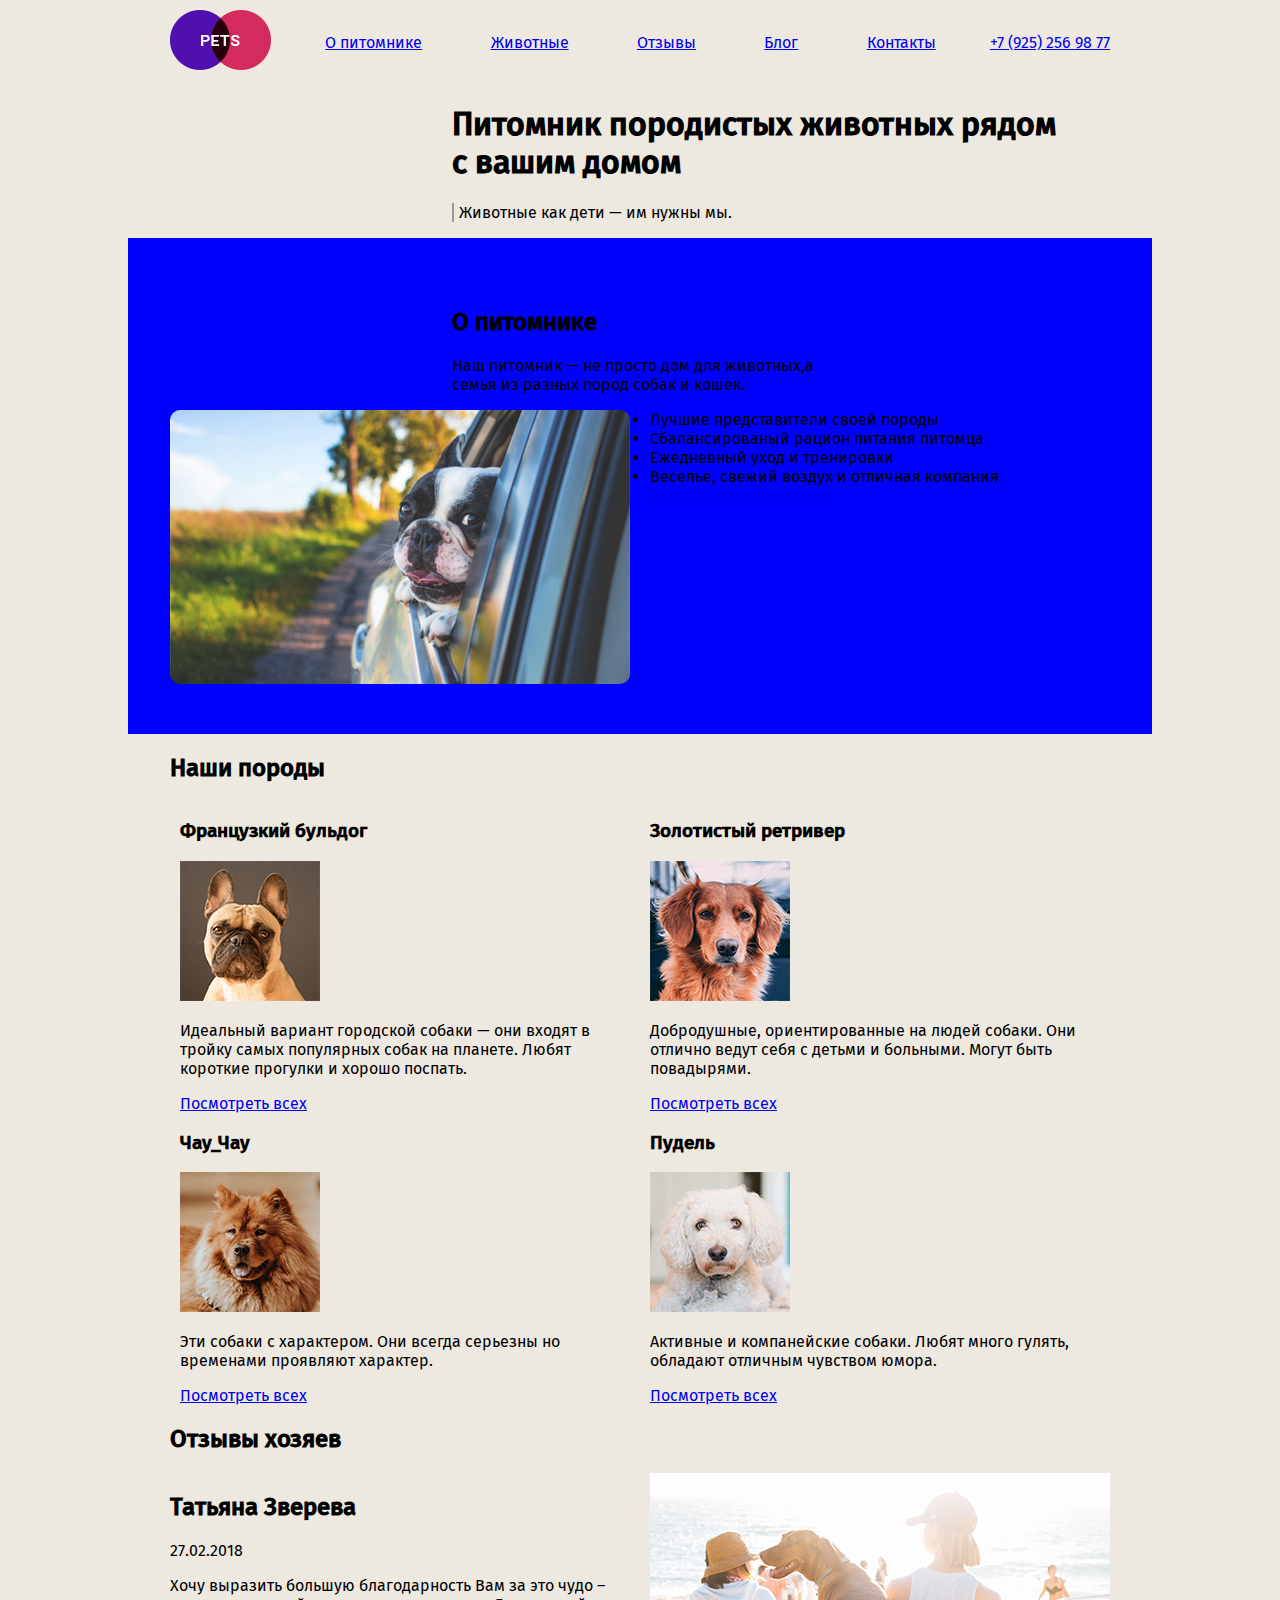
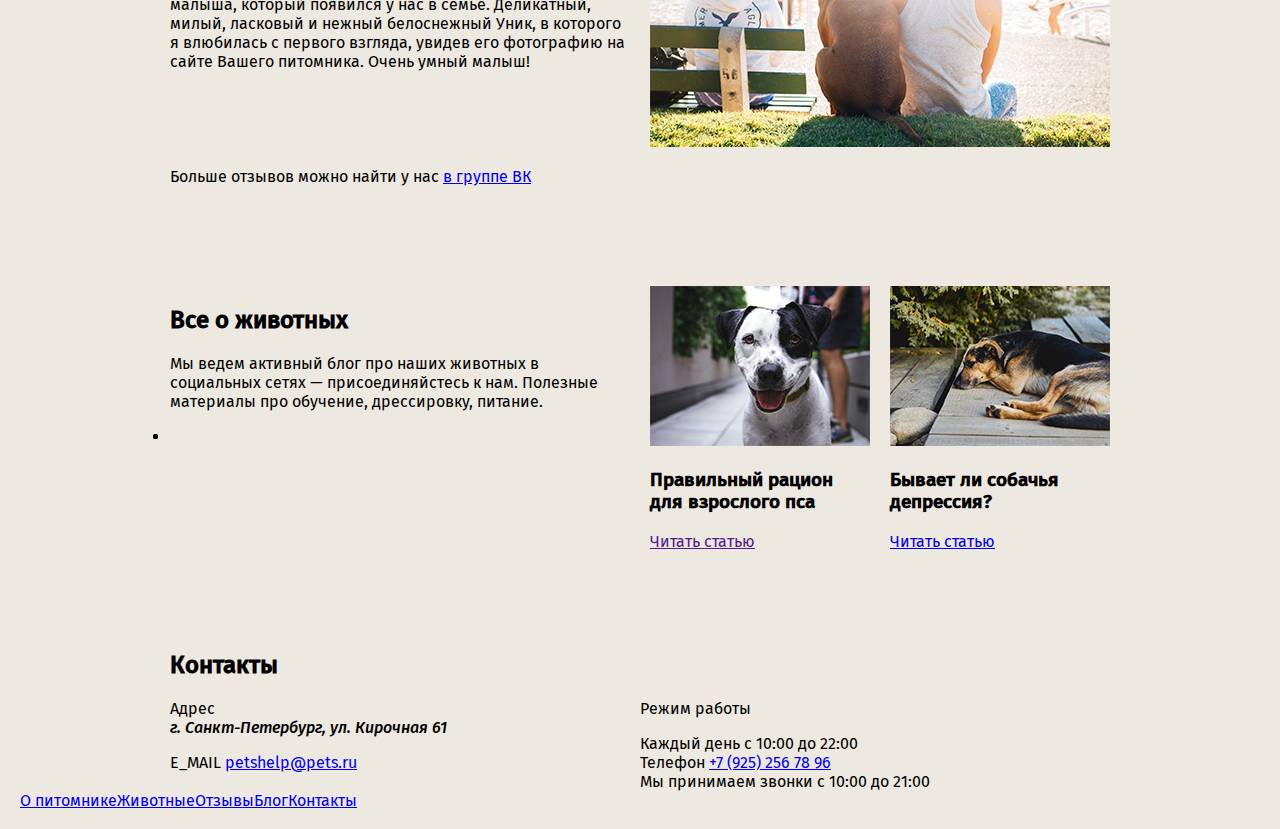
==== index.html @ bf474fab "init git repo" ====
<!DOCTYPE html>
<html lang="en">
<head>
	<meta charset="UTF-8">
	<title>Pets</title>
	<link rel="stylesheet" href="style/style.css">
</head>
<body>
	<header class="header">
		<div class="container header_content">
			<div class="logo">
				<a href="#" class="logo">
					<img src="img1/epixx_pets_logo.png" alt= Лого сайта"" class="logo_image">
				</a>
			</div>
			<nav class="nav">
				<ul class="nav_list">
					<li class="nav_item"><a href="#" class="nav_link">О питомнике</a></li>
					<li class="nav_item"><a href="#" class="nav_link">Животные</a></li>
					<li class="nav_item"><a href="#" class="nav_link">Отзывы</a></li>
					<li class="nav_item"><a href="#" class="nav_link">Блог</a></li>
					<li class="nav_item"><a href="#" class="nav_link">Контакты</a></li>
				</ul>
			</nav>
			<div class="phone">
				<a href="tel:89252569877" class="phone_item">+7 (925) 256 98 77</a>
			</div>
		</div>
	</header>
	<main>
		<section class="promo">
			<div class="container">
				<div class="section_head">
					<h1 class="promo-title">Питомник породистых животных рядом с&nbsp;вашим домом</h1>
					<p class="title_text">Животные как дети — им нужны мы.</p>
				</div>
			</div>
		</section>
		<section class="about">
			<div class="container">
				<div class="section_head section_head-about">
					<h2 class="title">О питомнике</h2>
					<p class="about_text">Наш питомник — не просто дом для животных,а семья из разных пород собак и кошек.</p>
				</div>
				<div class="about_content">
					<div class="about_visual">
						<div class="about_img-wrap">
							<img src="img1/about_img.jpg" alt="собака1" class="about_img">
						</div>
					</div>
					<div class="about_desc">
				  	<ul class="about_list">
				  		<li class="about_item">Лучшие представители своей породы</li>
				  		<li class="about_item">Сбалансированый рацион питания питомца</li>
				  		<li class="about_item">Ежедневный уход и тренировки</li>
				  		<li class="about_item">Веселье, свежий воздух и отличная компания</li>
				  	</ul>
				 		<a href="#" class="about_link">Видео с наших прогулок</a>
					</div>
				</div>
			</div>
		</section>
		<section class="breeds">
			<div class="container">
				<h2 class="title">Наши породы</h2>
				<div class="breeds_list">
					
					<article class="breeds_item">
						<h3 class="breeds_title">Французкий бульдог
						</h3>
						<div class="breeds_img">
							<img src="img1/photo_french_bulldog.jpg" alt="Французкий бульдог">
						</div>
						<div class="breeds_blog">
						 	<p class="breeds_text">Идеальный вариант городской собаки — они входят в тройку самых популярных собак на планете. Любят короткие прогулки и хорошо поспать.</p>
						 	<a href="#" class="breeds_link">Посмотреть всех</a>
						</div>
					</article>
					<article class="breeds_item">
						<h3 class="breeds_title">Золотистый ретривер
						</h3>
						<div class="breeds_img">
							<img src="img1/photo_golden_retriever.jpg" alt="Золотистый ретривер">
						</div>
						<div class="breeds_blog">
						 	<p class="breeds_text">Добродушные, ориентированные на людей собаки. Они отлично ведут себя с детьми и больными. Могут быть повадырями.</p>
						 	<a href="#" class="breeds_link">Посмотреть всех</a>
					</article>
					<article class="breeds_item">
						<h3 class="breeds_item-title">Чау_Чау
						</h3>
						<div class="breeds_img">
							<img src="img1/photo_chow_chow.jpg" alt="Чау-Чау">
						</div>
						<div class="breeds_blog">
						 	<p class="breeds_text">Эти собаки с характером. Они всегда серьезны но временами проявляют характер.</p>
						 	<a href="#" class="breeds_link">Посмотреть всех</a>
					</article>
					<article class="breeds_item">
						<h3 class="breeds_item-title">Пудель
						</h3>
						<div class="breeds_img">
							<img src="img1/photo_poodle.jpg" alt="Пудель">
						</div>
						<div class="breeds_blog">
						 	<p class="breeds_text">Активные и компанейские собаки. Любят много гулять, обладают отличным чувством юмора.</p>
						 	<a href="#" class="breeds_link">Посмотреть всех</a>
					</article>
				</div>
			</div>
		</section>
		<section class="reviews">
			<div class="container">
				<h2 class="title">Отзывы хозяев</h2>
				<div class="reviews_blog">
					<article class="review">
						<div class="reviews_content">
							<h2 class="review_name">Татьяна Зверева</h2>
							<time datetime="2018-02-27" class="rewiew_time">27.02.2018</time>
							<blockquote class="review_quote">
								<p class="review_text">Xочу выразить большую благодарность Вам за это чудо – малыша, который появился у нас в семье. Деликатный, милый, ласковый и нежный белоснежный Уник, в которого я влюбилась с первого взгляда, увидев его фотографию на сайте Вашего питомника. Очень умный малыш!</p>
							</blockquote>
						</div>
						<div class="review_photo">
							<img src="img1/photo_review.jpg" alt="Собака и человек" class="reviews_img">
						</div>
					</article>
				</div>
				<p class="reviews_comment">Больше отзывов можно найти у нас <a href="#" class="reviews_link">в группе ВК</a></p>
			</div>
		</section>

		<section class="animals">
		  <div class="container">
		  	<div class="animals_content">
					<div class="animals_main">
						<h2 class="title">Все о животных</h2>
						<p class="animals_text">Мы ведем активный блог про наших животных в социальных сетях — присоединяйстесь к нам. Полезные материалы про обучение, дрессировку, питание.</p>
						<ul class="social">
							<li class="social_item">
								<a href="#" class="social_link social_link-bg-yellow social_link-vk-blue"></a>
							</li>
							<li class="social_item">
								<a href="#" class="social_link social_link-fb"></a>
							</li>
							<li class="social_item">
								<a href="#" class="social_link social_link-inst"></a>
							</li>
						</ul>
					</div>
					<div class="animals_card">
						<article class="animal-card">
							<img src="img1/blog_list_img_2.jpg" alt="Собака-улыбака" class="animals_content-img">
							<h3 class="animals_content-title">Правильный рацион для взрослого пса</h3>
							<a href="" class="animals_content-link">Читать статью</a>
						</article>
					</div>
					<div class="animals_card">	
						<article class="animal-card">
							<img src="img1/blog_list_img_1.jpg" alt="Собака-отдыхака" class="animals_article-img">
							<h3 class="animals_article-title">Бывает ли собачья депрессия?</h3>
							<a href="#" class="animals_article-link">Читать статью</a>
						</article>
					</div>
				</div>
			</div>
		</section>
		<section class="contacts">
			<div class="container">
				<h2 class="contacts_title">Контакты</h2>
				<div class="contacts_content">
					<ul class="contacts_list">
						<li class="contacts_item">Адрес
							<address>г. Санкт-Петербург, ул. Кирочная 61</address>
						</li>
						<li class="contacts_item">
							<span class= "contact-title">Режим работы</span>
							<p class="contacts_text">Каждый день с 10:00 до 22:00 </p>
						</li>
						<li class="contacts_item">E_MAIL
							<a href="mailto:petshelp@pets.ru" class="contacts_link">petshelp@pets.ru</a>
						</li>
						<li class="contacts_item">Телефон
							<a href="tel:89252567896" class="contact_tel">+7 (925) 256 78 96</a>
							<p class="contacts_tel-text">Мы принимаем звонки с 10:00 до 21:00</p>
						</li>
					</ul>
				</div>
		  </div>
		</section>
	</main>
	<footer class="footer">
		<!-- .container -->
			<div class="footer_row">
				
				<nav class="nav nav-footer">
					<ul class="nav_list">
						<li class="nav_item"><a href="#" class="nav_link nav_link-footer">О питомнике</a></li>
						<li class="nav_item"><a href="#" class="nav_link">Животные</a></li>
						<li class="nav_item"><a href="#" class="nav_link">Отзывы</a></li>
						<li class="nav_item"><a href="#" class="nav_link">Блог</a></li>
						<li class="nav_item"><a href="#" class="nav_link">Контакты</a></li>
					</ul>
				</nav>
				
				<div class="footer_social">
					<ul class="social">
						<li class="social_item">
							<a href="#" class="social_link social_link-bg-blue social_link-vk-white"></a>
						</li>
						<li class="social_item">
							<a href="#" class="social_link social_link-fb"></a>
						</li>
						<li class="social_item">
							<a href="#" class="social_link social_link-inst"></a>
						</li>
					</ul>
				</div>

			</div>
			
	</footer>
</body>
</html>
---- style/style.css ----
@font-face {
    font-family: 'Fira Sans';
    src: url('../fonts/fira_sans/subset-FiraSans-MediumItalic.woff2') format('woff2'),
        url('../fonts/fira_sans/subset-FiraSans-MediumItalic.woff') format('woff'),
        url('../fonts/fira_sans/subset-FiraSans-MediumItalic.ttf') format('truetype');
    font-weight: 500;
    font-style: italic;
}

@font-face {
    font-family: 'Fira Sans';
    src: url('../fonts/fira_sans/subset-FiraSans-Medium.woff2') format('woff2'),
        url('../fonts/fira_sans/subset-FiraSans-Medium.woff') format('woff'),
        url('../fonts/fira_sans/subset-FiraSans-Medium.ttf') format('truetype');
    font-weight: 500;
    font-style: normal;
}

@font-face {
    font-family: 'Fira Sans';
    src: url('../fonts/fira_sans/subset-FiraSans-Regular.woff2') format('woff2'),
        url('../fonts/fira_sans/subset-FiraSans-Regular.woff') format('woff'),
        url('../fonts/fira_sans/subset-FiraSans-Regular.ttf') format('truetype');
    font-weight: normal;
    font-style: normal;
}

* {
  box-sizing: border-box;
}

ul {
  margin: 0;
  padding: 0;
}

body {
  margin: 0;
  background-color: #ede9e0;
  font-family: "Fira Sans", sans-serif;
}

.section_head {
  margin-left: 30%;
}

.section_head-about {
  margin-right: 30%;
}

.container {
  width: 940px;
  margin: 0 auto;
}

/* HEADER */

.header {
  padding: 10px 0;
}

.header_content {
  display: flex;
  align-items: center;
}

/*NAVIGATION*/

.nav {
  flex-grow: 1;
  padding: 0 20px;
}

.nav_list {
  display: flex;
  list-style: none;
  justify-content: space-around; 
}

.nav_item {

}

.title {

}

.title_text {
  padding-left: 5px;
  border-left: 2px solid #999;
}


/*ABOUT*/
.about {
  width: 1024px;
  margin: 0 auto;
  padding: 50px 0;
  background-color: blue;
}

.about_content {
  display: flex;
  flex-wrap: wrap;
  margin: 0 -10px;
}

.about_visual {
  width: 50%;
  padding: 0 10px;
}

.about_desc {
  display: flex;
  flex-direction: column;
  align-items: flex-start;
  width: 50%;
  padding: 0 10px;
}

.about_img-wrap {
  border-radius: 10px;
  overflow: hidden;
}

.about_img {
  display: block;
  width: 100%;
}

.about_list {
  display: flex;
  flex-wrap: wrap;
  /*align-self: stretch;*/
  width: 100%;
}

 /*breeds*/
.breeds_list {
  display: flex;
  flex-wrap: wrap;
  
}
.breeds_item{
  width: 50%;
  padding: 0 10px;

}
/*reviews*/
 
.review {
  display: flex;
  flex-wrap: wrap;
  margin: 0 -10px;
}

.reviews_content {
  width: 50%;
  padding: 0 10px;
}

.review_quote {
  margin-left: 0;
  margin-right: 0;
}

.review_photo {
  width: 50%;
  padding: 0 10px;
}
/*animals*/
.animals {
  margin: 100px;
}
.animals_content {
  display: flex;
  flex-wrap: wrap;
  margin: 0 -10px;
}
.animals_main {
  width: 50%;
  padding: 0 10px;
}
.social {
  display: flex;
}

.animals_card {
  width: 25%;
  padding: 0 10px;
  /*margin: -10px;*/
}
/*contacts*/
 .contacts_list {

  display: flex;
  flex-wrap: wrap;
  list-style: none;
 }
.contacts_item {
  width: 50%;
  
}
.contacts_text {
  margin-bottom: 0;
}
.contacts_tel-text {
  margin: 0;
}
/*footer*/
.footer {
  display: flex;
  list-style: none
}

 .footer_link {
  justify-content: flex-end;
  /*margin: 0 %;*/
 }

 @font-face  {
    font-family: 'Fira Sans';
    src: url('subset-FiraSans-Medium.woff2') format('woff2'),
        url('subset-FiraSans-Medium.woff') format('woff'),
    font-weight: 500;
    font-style: normal;
 }
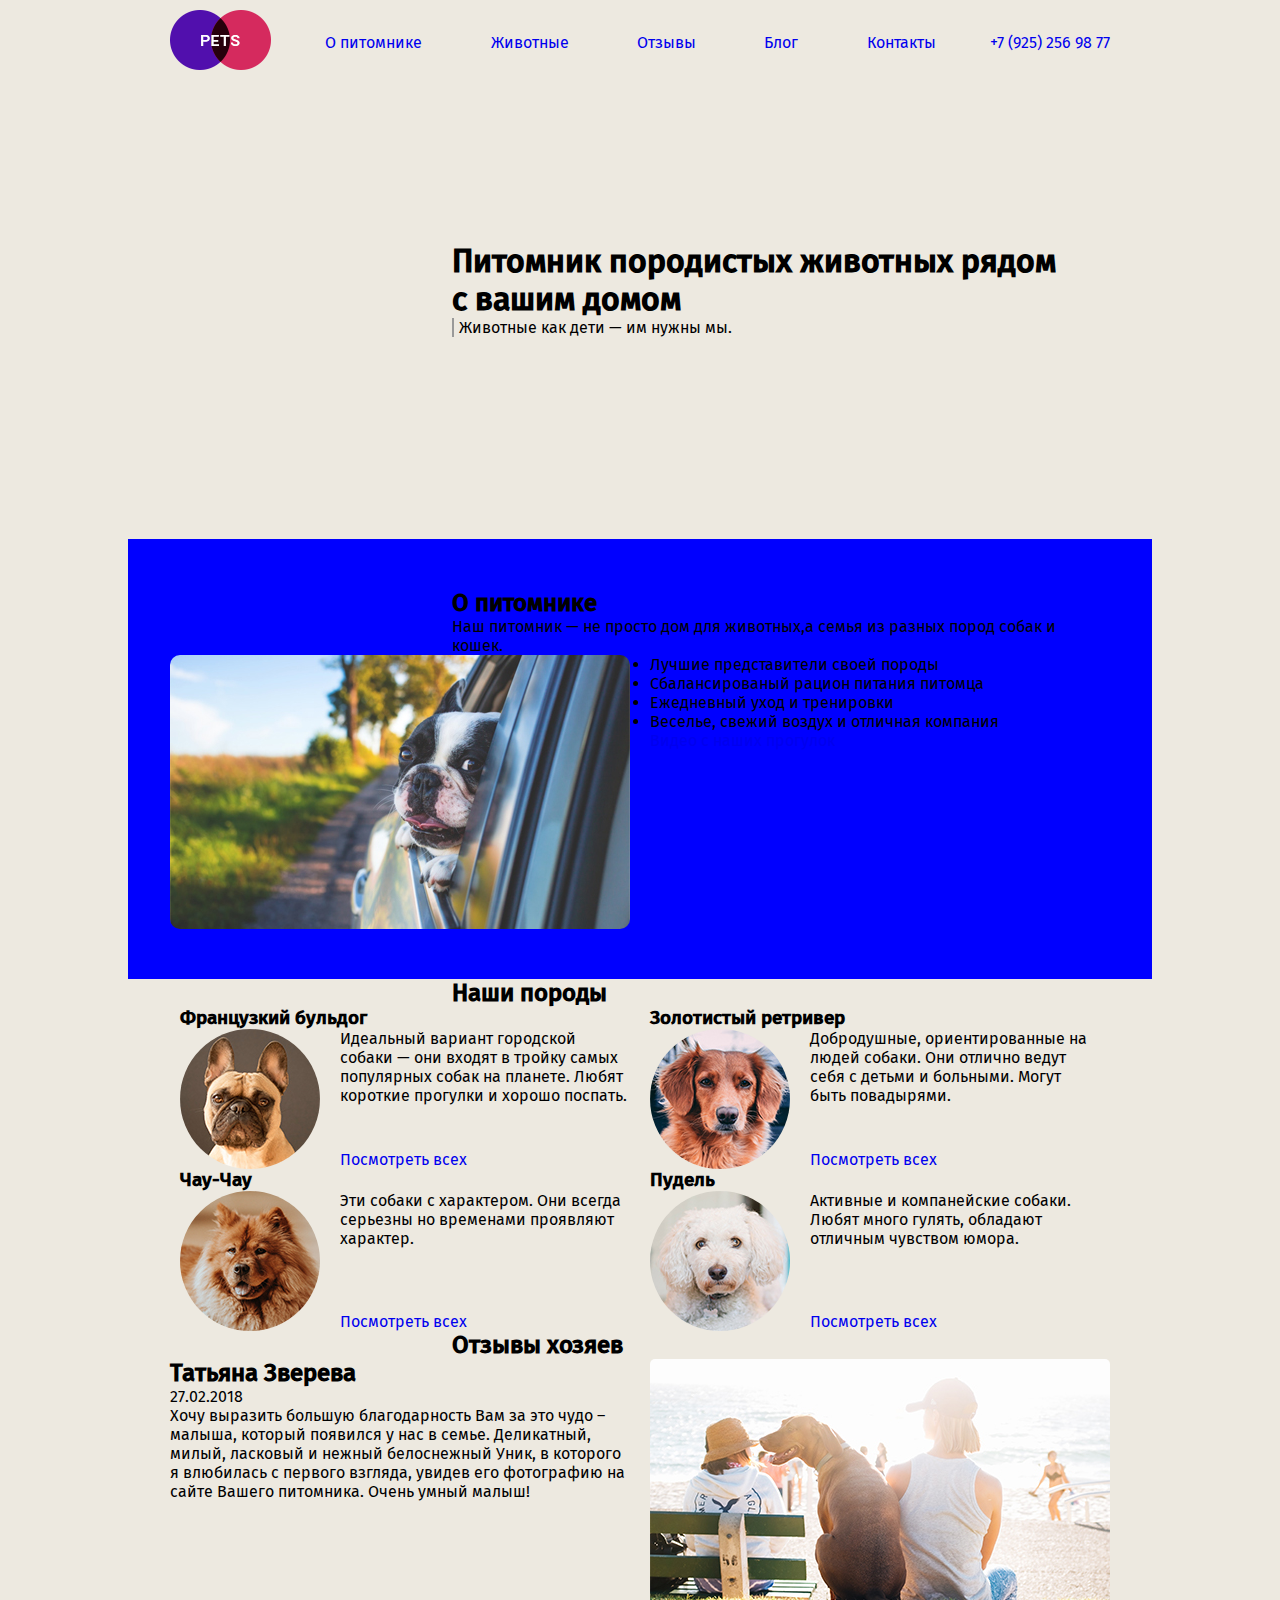
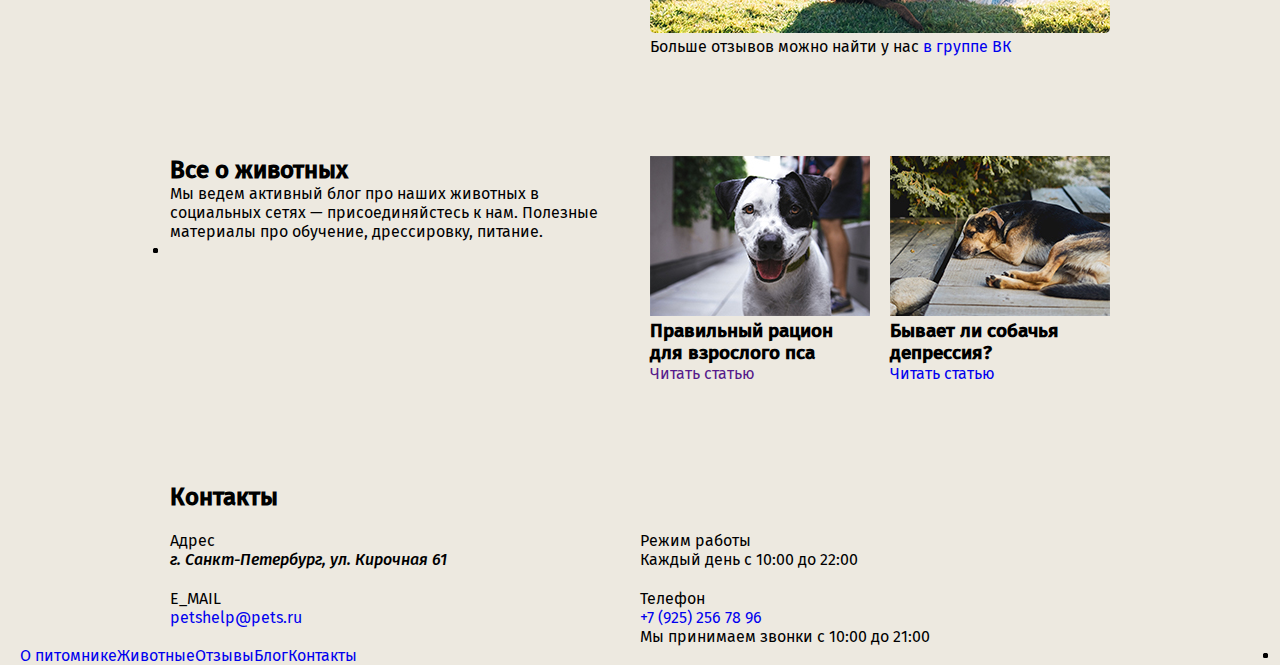
==== commit 0f5250a7: "Добавила отступы,и что-то исправила" ====
--- a/index.html
+++ b/index.html
@@ -38,8 +38,8 @@
 		</section>
 		<section class="about">
 			<div class="container">
-				<div class="section_head section_head-about">
-					<h2 class="title">О питомнике</h2>
+				<div class="section_header-about">
+					<h2 class="about_title">О питомнике</h2>
 					<p class="about_text">Наш питомник — не просто дом для животных,а семья из разных пород собак и кошек.</p>
 				</div>
 				<div class="about_content">
@@ -66,45 +66,57 @@
 				<div class="breeds_list">
 					
 					<article class="breeds_item">
-						<h3 class="breeds_title">Французкий бульдог
-						</h3>
-						<div class="breeds_img">
-							<img src="img1/photo_french_bulldog.jpg" alt="Французкий бульдог">
-						</div>
-						<div class="breeds_blog">
-						 	<p class="breeds_text">Идеальный вариант городской собаки — они входят в тройку самых популярных собак на планете. Любят короткие прогулки и хорошо поспать.</p>
-						 	<a href="#" class="breeds_link">Посмотреть всех</a>
-						</div>
-					</article>
-					<article class="breeds_item">
-						<h3 class="breeds_title">Золотистый ретривер
-						</h3>
-						<div class="breeds_img">
-							<img src="img1/photo_golden_retriever.jpg" alt="Золотистый ретривер">
-						</div>
-						<div class="breeds_blog">
-						 	<p class="breeds_text">Добродушные, ориентированные на людей собаки. Они отлично ведут себя с детьми и больными. Могут быть повадырями.</p>
-						 	<a href="#" class="breeds_link">Посмотреть всех</a>
-					</article>
-					<article class="breeds_item">
-						<h3 class="breeds_item-title">Чау_Чау
-						</h3>
-						<div class="breeds_img">
-							<img src="img1/photo_chow_chow.jpg" alt="Чау-Чау">
-						</div>
-						<div class="breeds_blog">
-						 	<p class="breeds_text">Эти собаки с характером. Они всегда серьезны но временами проявляют характер.</p>
-						 	<a href="#" class="breeds_link">Посмотреть всех</a>
-					</article>
+								<h3 class="breeds_title">Французкий бульдог
+							</h3>
+						<div class="breeds_card">
+							<div class="breeds_img">
+								<img src="img1/photo_french_bulldog.jpg" alt="Французкий бульдог"  class= "breeds-photo">
+							</div>
+							<div class="breeds_blog">
+							 	<p class="breeds_text">Идеальный вариант городской собаки — они входят в тройку самых популярных собак на планете. Любят короткие прогулки и хорошо поспать.</p>
+							 	<a href="#" class="breeds_link">Посмотреть всех</a>
+							</div>
+						</div>	
+					</article>
+					<article class="breeds_item">
+								<h3 class="breeds_title">Золотистый ретривер
+							</h3>
+						<div class="breeds_card">
+							<div class="breeds_img">
+								<img src="img1/photo_golden_retriever.jpg" alt="Золотистый ретривер" class= "breeds-photo">
+							</div>
+							<div class="breeds_blog">
+							 	<p class="breeds_text">Добродушные, ориентированные на людей собаки. Они отлично ведут себя с детьми и больными. Могут быть повадырями.</p>
+							 	<a href="#" class="breeds_link">Посмотреть всех</a>
+							 </div>
+						</div>
+					</article>
+					<article class="breeds_item">
+								<h3 class="breeds_title">Чау-Чау
+							</h3>
+						<div class="breeds_card">
+							<div class="breeds_img">
+								<img src="img1/photo_chow_chow.jpg" alt="Золотистый ретривер" class= "breeds-photo">
+							</div>
+							<div class="breeds_blog">
+							 	<p class="breeds_text">Эти собаки с характером. Они всегда серьезны но временами проявляют характер.</p>
+							 	<a href="#" class="breeds_link">Посмотреть всех</a>
+							 </div>
+						</div>
+					</article>
+
 					<article class="breeds_item">
 						<h3 class="breeds_item-title">Пудель
 						</h3>
-						<div class="breeds_img">
-							<img src="img1/photo_poodle.jpg" alt="Пудель">
-						</div>
-						<div class="breeds_blog">
-						 	<p class="breeds_text">Активные и компанейские собаки. Любят много гулять, обладают отличным чувством юмора.</p>
-						 	<a href="#" class="breeds_link">Посмотреть всех</a>
+						<div class="breeds_card">
+							<div class="breeds_img">
+								<img src="img1/photo_poodle.jpg" alt="Пудель" class= "breeds-photo">
+							</div>
+							<div class="breeds_blog">
+							 	<p class="breeds_text">Активные и компанейские собаки. Любят много гулять, обладают отличным чувством юмора.</p>
+							 	<a href="#" class="breeds_link">Посмотреть всех</a>
+							</div>
+						</div>
 					</article>
 				</div>
 			</div>
@@ -121,20 +133,24 @@
 								<p class="review_text">Xочу выразить большую благодарность Вам за это чудо – малыша, который появился у нас в семье. Деликатный, милый, ласковый и нежный белоснежный Уник, в которого я влюбилась с первого взгляда, увидев его фотографию на сайте Вашего питомника. Очень умный малыш!</p>
 							</blockquote>
 						</div>
-						<div class="review_photo">
-							<img src="img1/photo_review.jpg" alt="Собака и человек" class="reviews_img">
-						</div>
-					</article>
-				</div>
-				<p class="reviews_comment">Больше отзывов можно найти у нас <a href="#" class="reviews_link">в группе ВК</a></p>
-			</div>
-		</section>
+						<div class="review-card">
+							<div class="review_photo">
+								<img src="img1/photo_review.jpg" alt="Собака и человек" class="reviews_img">
+							</div>
+							<div class="comment">
+								<p class="reviews_comment">Больше отзывов можно найти у нас <a href="#" class="reviews_link">в группе ВК</a></p>
+							</div>
+						</div>
+					</article>
+			</div>
+		</section>
+					
 
 		<section class="animals">
 		  <div class="container">
 		  	<div class="animals_content">
 					<div class="animals_main">
-						<h2 class="title">Все о животных</h2>
+						<h2 class="animals_title">Все о животных</h2>
 						<p class="animals_text">Мы ведем активный блог про наших животных в социальных сетях — присоединяйстесь к нам. Полезные материалы про обучение, дрессировку, питание.</p>
 						<ul class="social">
 							<li class="social_item">
@@ -190,9 +206,7 @@
 		</section>
 	</main>
 	<footer class="footer">
-		<!-- .container -->
 			<div class="footer_row">
-				
 				<nav class="nav nav-footer">
 					<ul class="nav_list">
 						<li class="nav_item"><a href="#" class="nav_link nav_link-footer">О питомнике</a></li>
@@ -202,7 +216,6 @@
 						<li class="nav_item"><a href="#" class="nav_link">Контакты</a></li>
 					</ul>
 				</nav>
-				
 				<div class="footer_social">
 					<ul class="social">
 						<li class="social_item">
--- a/style/style.css
+++ b/style/style.css
@@ -27,6 +27,8 @@
 
 * {
   box-sizing: border-box;
+  text-decoration: none;
+  margin: 0;
 }
 
 ul {
@@ -39,13 +41,15 @@
   background-color: #ede9e0;
   font-family: "Fira Sans", sans-serif;
 }
-
+.title {
+  margin-left: 30
+}
 .section_head {
   margin-left: 30%;
 }
 
-.section_head-about {
-  margin-right: 30%;
+.section_header-about {
+  margin-left: 30%;
 }
 
 .container {
@@ -63,6 +67,12 @@
   display: flex;
   align-items: center;
 }
+.section_head {
+  margin-top: 158px;
+}
+.title_text{
+  margin-bottom: 202px;
+}
 
 /*NAVIGATION*/
 
@@ -82,6 +92,7 @@
 }
 
 .title {
+  margin-left: 30%;
 
 }
 
@@ -146,7 +157,27 @@
   padding: 0 10px;
 
 }
-/*reviews*/
+.breeds_card {
+  display: flex;
+  /*flex-wrap: wrap; */
+} 
+.breeds_img {
+  width: 140px;
+  min-width: 140px;
+  margin-right: 20px;
+}
+.breeds-photo {
+  display: block;
+  width: 100%;
+  border-radius: 50%;
+  overflow: hidden;
+}
+.breeds_blog {
+  display: flex;
+  flex-direction: column;
+  justify-content: space-between;
+}
+
  
 .review {
   display: flex;
@@ -168,6 +199,13 @@
   width: 50%;
   padding: 0 10px;
 }
+.reviews_img {
+  border-radius: 5px;
+  overflow: hidden;
+}
+.reviews_comment {
+  padding: 0 10px;
+}
 /*animals*/
 .animals {
   margin: 100px;
@@ -181,6 +219,9 @@
   width: 50%;
   padding: 0 10px;
 }
+/*.animals_title {
+  margin-left: 30%;
+}*/
 .social {
   display: flex;
 }
@@ -191,6 +232,10 @@
   /*margin: -10px;*/
 }
 /*contacts*/
+.contacts_title {
+  margin: 0;
+
+}
  .contacts_list {
 
   display: flex;
@@ -198,30 +243,31 @@
   list-style: none;
  }
 .contacts_item {
-  width: 50%;
-  
+  width: 50%; 
+  margin-top: 20px;
+}
+.contacts_link {
+  display: flex;
+  flex-wrap: wrap;
+}
+.contact_tel {
+  display: flex;
+  flex-wrap: wrap;
+
 }
 .contacts_text {
-  margin-bottom: 0;
-}
+  margin: 0; 
+}
+
 .contacts_tel-text {
   margin: 0;
 }
 /*footer*/
-.footer {
-  display: flex;
-  list-style: none
-}
-
- .footer_link {
-  justify-content: flex-end;
-  /*margin: 0 %;*/
- }
-
- @font-face  {
-    font-family: 'Fira Sans';
-    src: url('subset-FiraSans-Medium.woff2') format('woff2'),
-        url('subset-FiraSans-Medium.woff') format('woff'),
-    font-weight: 500;
-    font-style: normal;
- }+.footer_row {
+  display: flex;
+}
+.nav-footer {
+  display: flex;
+  justify-content: flex-start;
+}
+
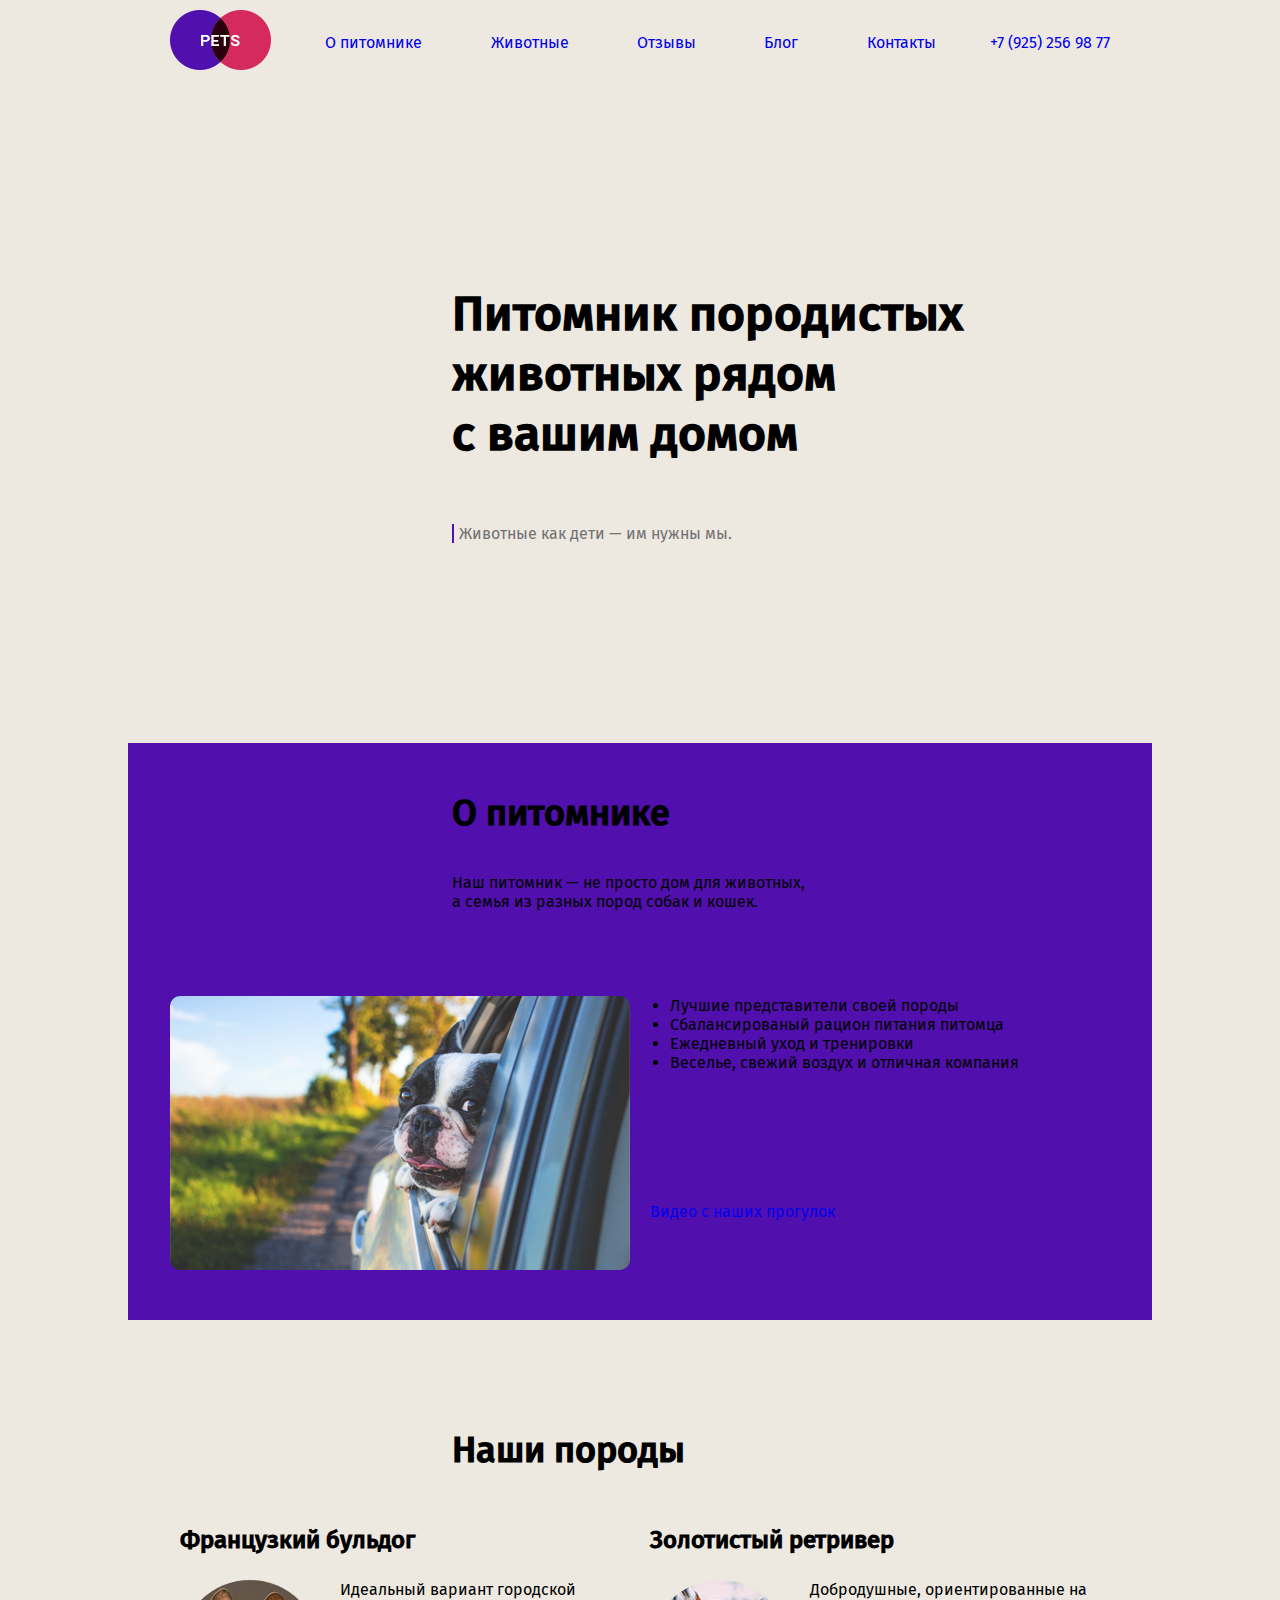
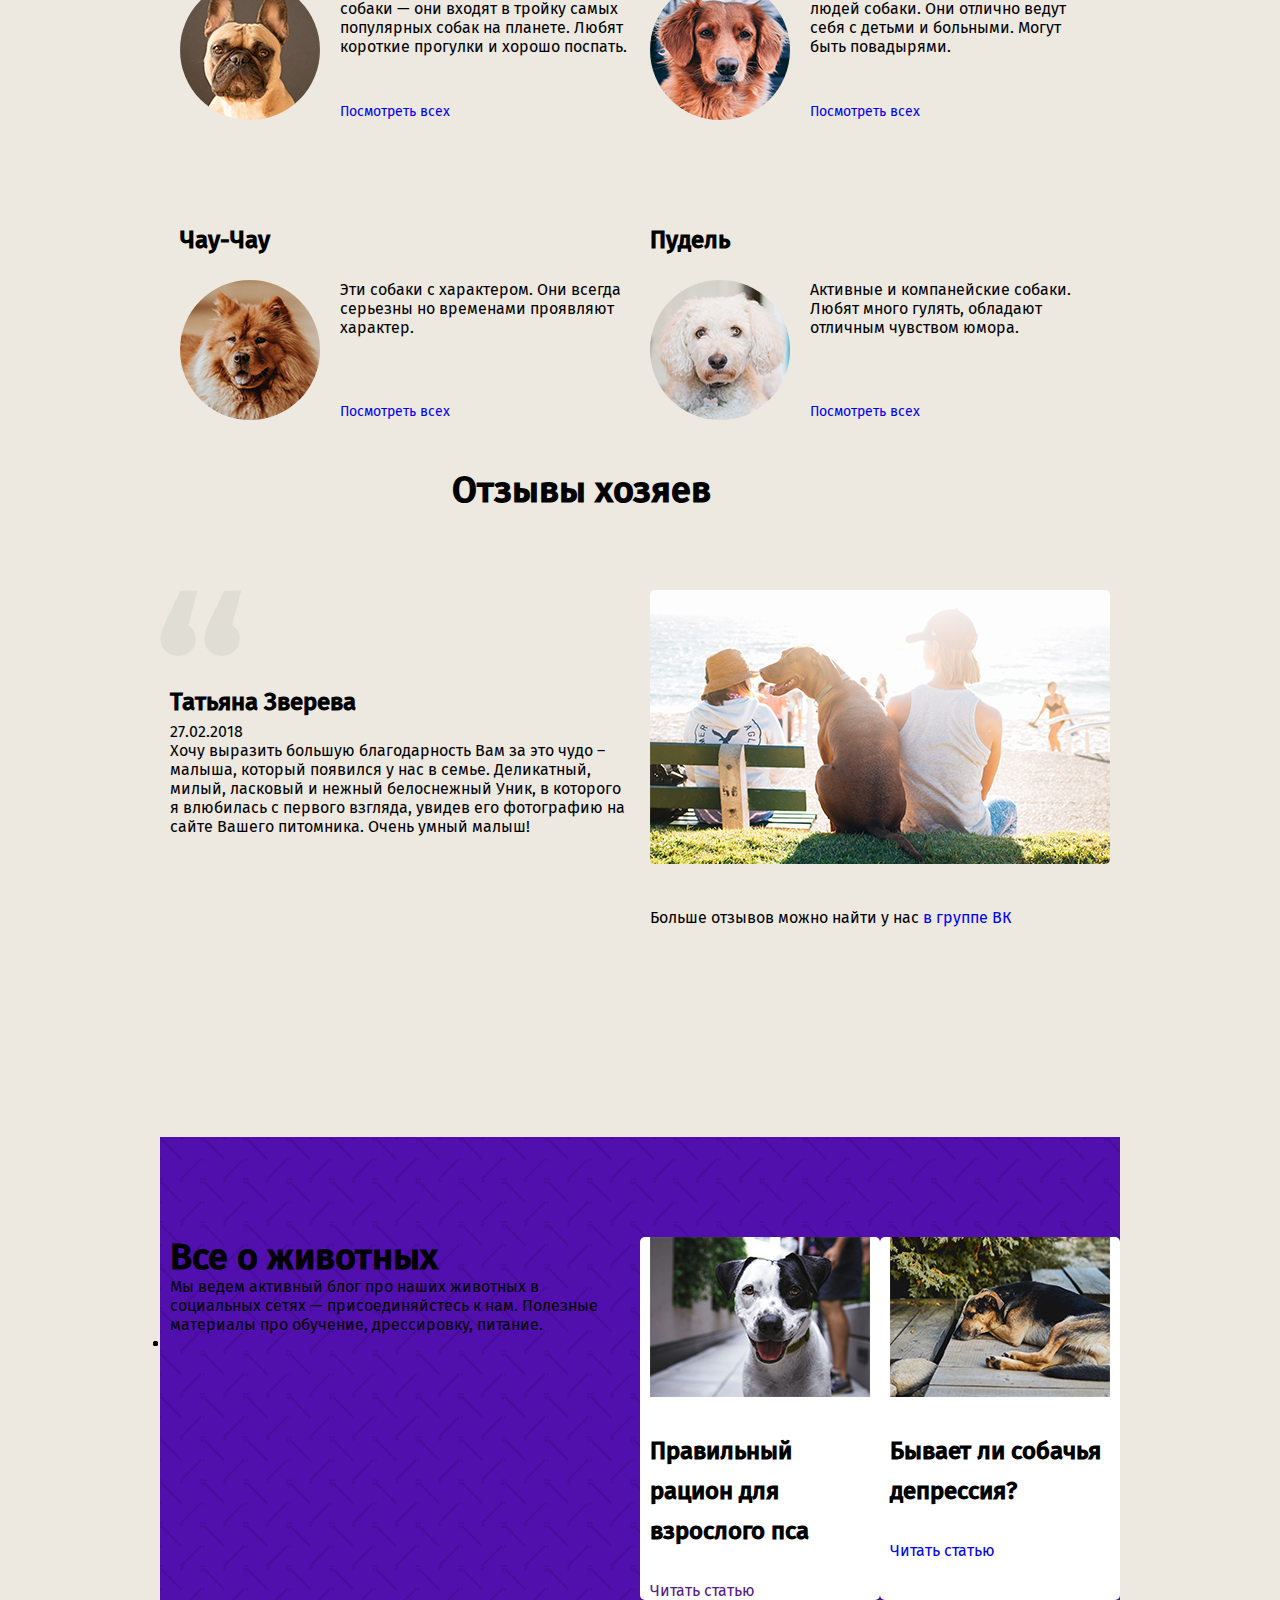
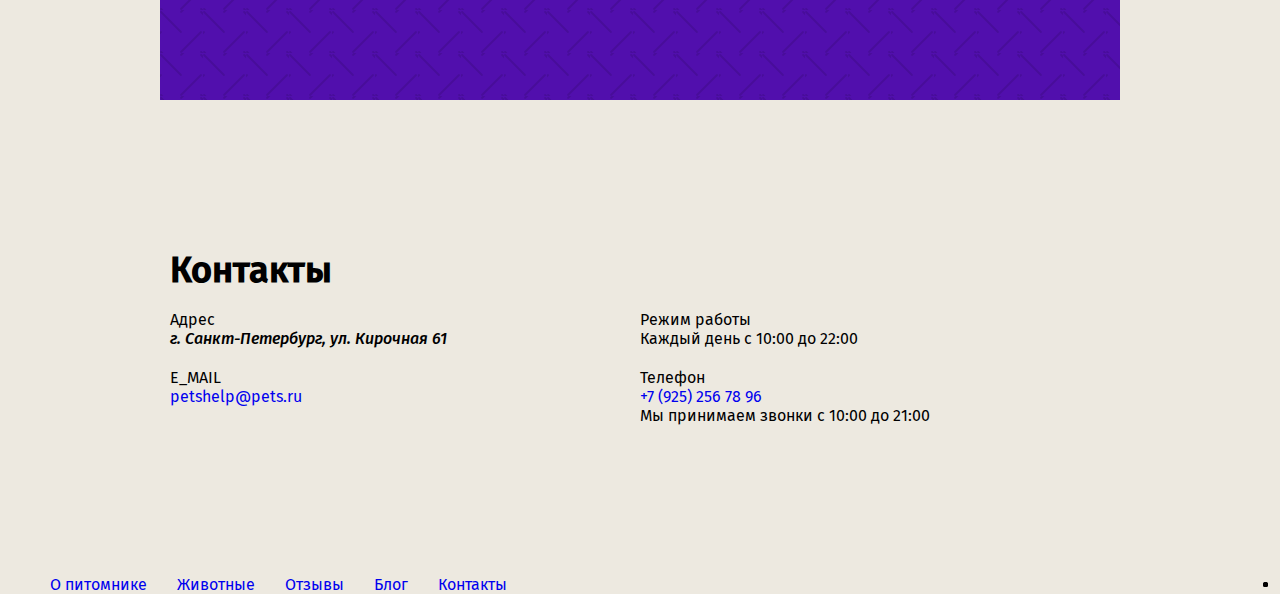
==== commit 6d3b6399: "Добавила отступы,попыталась загрузить шрифты и добавить спрайты, исправила footer" ====
--- a/index.html
+++ b/index.html
@@ -15,11 +15,11 @@
 			</div>
 			<nav class="nav">
 				<ul class="nav_list">
-					<li class="nav_item"><a href="#" class="nav_link">О питомнике</a></li>
-					<li class="nav_item"><a href="#" class="nav_link">Животные</a></li>
-					<li class="nav_item"><a href="#" class="nav_link">Отзывы</a></li>
-					<li class="nav_item"><a href="#" class="nav_link">Блог</a></li>
-					<li class="nav_item"><a href="#" class="nav_link">Контакты</a></li>
+					<li class="nav_item"><a href="#section1" class="nav_link">О питомнике</a></li>
+					<li class="nav_item"><a href="#section2" class="nav_link">Животные</a></li>
+					<li class="nav_item"><a href="#section3" class="nav_link">Отзывы</a></li>
+					<li class="nav_item"><a href="#section4" class="nav_link">Блог</a></li>
+					<li class="nav_item"><a href="#section5" class="nav_link">Контакты</a></li>
 				</ul>
 			</nav>
 			<div class="phone">
@@ -31,16 +31,16 @@
 		<section class="promo">
 			<div class="container">
 				<div class="section_head">
-					<h1 class="promo-title">Питомник породистых животных рядом с&nbsp;вашим домом</h1>
+					<h1 class="promo-title">Питомник породистых<br> животных рядом<br> с&nbsp;вашим домом</h1>
 					<p class="title_text">Животные как дети — им нужны мы.</p>
 				</div>
 			</div>
 		</section>
-		<section class="about">
+		<section id="section1" class="about">
 			<div class="container">
 				<div class="section_header-about">
 					<h2 class="about_title">О питомнике</h2>
-					<p class="about_text">Наш питомник — не просто дом для животных,а семья из разных пород собак и кошек.</p>
+					<p class="about_text">Наш питомник — не просто дом для животных,<br>а семья из разных пород собак и кошек.</p>
 				</div>
 				<div class="about_content">
 					<div class="about_visual">
@@ -60,14 +60,12 @@
 				</div>
 			</div>
 		</section>
-		<section class="breeds">
+		<section id="section2" class="breeds">
 			<div class="container">
 				<h2 class="title">Наши породы</h2>
-				<div class="breeds_list">
-					
-					<article class="breeds_item">
-								<h3 class="breeds_title">Французкий бульдог
-							</h3>
+				<div class="breeds_list">	
+					<article class="breeds_item">
+						<h3 class="breeds_title">Французкий бульдог</h3>
 						<div class="breeds_card">
 							<div class="breeds_img">
 								<img src="img1/photo_french_bulldog.jpg" alt="Французкий бульдог"  class= "breeds-photo">
@@ -104,9 +102,8 @@
 							 </div>
 						</div>
 					</article>
-
-					<article class="breeds_item">
-						<h3 class="breeds_item-title">Пудель
+					<article class="breeds_item">
+						<h3 class="breeds_title">Пудель
 						</h3>
 						<div class="breeds_card">
 							<div class="breeds_img">
@@ -121,14 +118,14 @@
 				</div>
 			</div>
 		</section>
-		<section class="reviews">
+		<section id="section3" class="reviews">
 			<div class="container">
 				<h2 class="title">Отзывы хозяев</h2>
 				<div class="reviews_blog">
 					<article class="review">
 						<div class="reviews_content">
-							<h2 class="review_name">Татьяна Зверева</h2>
-							<time datetime="2018-02-27" class="rewiew_time">27.02.2018</time>
+							<h3 class="review_name">Татьяна Зверева</h3>
+							<time datetime="2018-02-27" class="review_time">27.02.2018</time>
 							<blockquote class="review_quote">
 								<p class="review_text">Xочу выразить большую благодарность Вам за это чудо – малыша, который появился у нас в семье. Деликатный, милый, ласковый и нежный белоснежный Уник, в которого я влюбилась с первого взгляда, увидев его фотографию на сайте Вашего питомника. Очень умный малыш!</p>
 							</blockquote>
@@ -144,25 +141,25 @@
 					</article>
 			</div>
 		</section>
-					
-
-		<section class="animals">
+		<section id="section4" class="animals">
 		  <div class="container">
 		  	<div class="animals_content">
 					<div class="animals_main">
-						<h2 class="animals_title">Все о животных</h2>
-						<p class="animals_text">Мы ведем активный блог про наших животных в социальных сетях — присоединяйстесь к нам. Полезные материалы про обучение, дрессировку, питание.</p>
-						<ul class="social">
-							<li class="social_item">
-								<a href="#" class="social_link social_link-bg-yellow social_link-vk-blue"></a>
-							</li>
-							<li class="social_item">
-								<a href="#" class="social_link social_link-fb"></a>
-							</li>
-							<li class="social_item">
-								<a href="#" class="social_link social_link-inst"></a>
-							</li>
-						</ul>
+						<div class="animals_info">
+							<h2 class="animals_title">Все о животных</h2>
+							<p class="animals_text">Мы ведем активный блог про наших животных в социальных сетях — присоединяйстесь к нам. Полезные материалы про обучение, дрессировку, питание.</p>
+							<ul class="social">
+								<li class="social_item">
+									<a href="#" class="social_link social_link-bg-yellow social_link-vk-blue "></a>
+								</li>
+								<li class="social_item">
+									<a href="#" class="social_link social_link-bg-yellow"></a>
+								</li>
+								<li class="social_item">
+									<a href="#" class="social_link social_link-bg-yellow"></a>
+								</li>
+							</ul>
+						</div>	
 					</div>
 					<div class="animals_card">
 						<article class="animal-card">
@@ -174,14 +171,14 @@
 					<div class="animals_card">	
 						<article class="animal-card">
 							<img src="img1/blog_list_img_1.jpg" alt="Собака-отдыхака" class="animals_article-img">
-							<h3 class="animals_article-title">Бывает ли собачья депрессия?</h3>
+							<h3 class="animals_content-title">Бывает ли собачья депрессия?</h3>
 							<a href="#" class="animals_article-link">Читать статью</a>
 						</article>
 					</div>
 				</div>
 			</div>
 		</section>
-		<section class="contacts">
+		<section id="section5" class="contacts">
 			<div class="container">
 				<h2 class="contacts_title">Контакты</h2>
 				<div class="contacts_content">
@@ -206,32 +203,40 @@
 		</section>
 	</main>
 	<footer class="footer">
-			<div class="footer_row">
-				<nav class="nav nav-footer">
-					<ul class="nav_list">
-						<li class="nav_item"><a href="#" class="nav_link nav_link-footer">О питомнике</a></li>
-						<li class="nav_item"><a href="#" class="nav_link">Животные</a></li>
-						<li class="nav_item"><a href="#" class="nav_link">Отзывы</a></li>
-						<li class="nav_item"><a href="#" class="nav_link">Блог</a></li>
-						<li class="nav_item"><a href="#" class="nav_link">Контакты</a></li>
-					</ul>
-				</nav>
-				<div class="footer_social">
-					<ul class="social">
-						<li class="social_item">
-							<a href="#" class="social_link social_link-bg-blue social_link-vk-white"></a>
-						</li>
-						<li class="social_item">
-							<a href="#" class="social_link social_link-fb"></a>
-						</li>
-						<li class="social_item">
-							<a href="#" class="social_link social_link-inst"></a>
-						</li>
-					</ul>
-				</div>
-
-			</div>
-			
+		<div class="footer_row">
+			<nav class="nav nav-footer">
+				<ul class="nav-footer_list">
+					<li class="nav-footer_item">
+						<a href="#section1" class="nav_link">О питомнике</a>
+					</li>
+					<li class="nav-footer_item">
+						<a href="#section2" class="nav_link">Животные</a>
+					</li>
+					<li class="nav-footer_item">
+						<a href="#section3" class="nav_link">Отзывы</a>
+					</li>
+					<li class="nav-footer_item">
+						<a href="#section4" class="nav_link">Блог</a>
+					</li>
+					<li class="nav-footer_item">
+						<a href="#section5" class="nav_link">Контакты</a>
+					</li>
+				</ul>
+			</nav>
+			<div class="footer_social">
+				<ul class="social">
+					<li class="social_item">
+						<a href="#" class="social_link social_link-bg-blue social_link-vk-white"></a>
+					</li>
+					<li class="social_item">
+						<a href="#" class="social_link social_link-fb"></a>
+					</li>
+					<li class="social_item">
+						<a href="#" class="social_link social_link-inst"></a>
+					</li>
+				</ul>
+			</div>
+		</div>	
 	</footer>
 </body>
 </html>--- a/style/style.css
+++ b/style/style.css
@@ -16,7 +16,7 @@
     font-style: normal;
 }
 
-@font-face {
+@font-face  {
     font-family: 'Fira Sans';
     src: url('../fonts/fira_sans/subset-FiraSans-Regular.woff2') format('woff2'),
         url('../fonts/fira_sans/subset-FiraSans-Regular.woff') format('woff'),
@@ -24,6 +24,38 @@
     font-weight: normal;
     font-style: normal;
 }
+@font-face h2 {
+    font-family: 'Roboto';
+    src: url('../fonts/roboto/subset-Roboto-Italic.woff2') format('woff2'),
+        url('../fonts/roboto/subset-Roboto-Italic.woff') format('woff');
+    font-weight: normal;
+    font-style: italic;
+}
+
+@font-face {
+    font-family: 'Roboto';
+    src: url('../fonts/roboto/subset-Roboto-Regular.woff2') format('woff2'),
+        url('../fonts/roboto/subset-Roboto-Regular.woff') format('woff');
+    font-weight: normal;
+    font-style: normal;
+}
+@font-face {
+    font-family: 'Roboto';
+    src: url('../fonts/roboto/subset-Roboto-Medium.woff2') format('woff2'),
+        url('../fonts/roboto/subset-Roboto-Medium.woff') format('woff');
+    font-weight: 500;
+    font-style: normal;
+}
+
+@font-face {
+    font-family: 'Roboto';
+    src: url('../fonts/roboto/subset-Roboto-MediumItalic.woff2') format('woff2'),
+        url('../fonts/roboto/subset-Roboto-Italic.woff') format('woff');
+    font-weight: 500;
+    font-style: italic;
+}
+
+
 
 * {
   box-sizing: border-box;
@@ -31,6 +63,15 @@
   margin: 0;
 }
 
+h2 {
+  font-size: 36px;
+  line-height: 40px;
+}
+h3 {
+  font-size: 24px;
+  line-height: 40px;
+}
+
 ul {
   margin: 0;
   padding: 0;
@@ -67,12 +108,12 @@
   display: flex;
   align-items: center;
 }
-.section_head {
+/*.section_head {
   margin-top: 158px;
-}
-.title_text{
+}*/
+/*.title_text{
   margin-bottom: 202px;
-}
+}*/
 
 /*NAVIGATION*/
 
@@ -87,33 +128,40 @@
   justify-content: space-around; 
 }
 
-.nav_item {
-
-}
-
 .title {
   margin-left: 30%;
-
 }
 
 .title_text {
   padding-left: 5px;
-  border-left: 2px solid #999;
-}
-
+  border-left: 2px solid #510fad;
+  color: #727173;
+}
+/*promo*/
+
+.promo {
+  padding: 200px 0;
+}
+.promo-title {
+  padding-bottom: 60px;
+  font-size: 48px;
+  line-height: 60px;
+}
 
 /*ABOUT*/
+
 .about {
   width: 1024px;
   margin: 0 auto;
   padding: 50px 0;
-  background-color: blue;
+  background-color: #510fad;
 }
 
 .about_content {
   display: flex;
   flex-wrap: wrap;
   margin: 0 -10px;
+  padding-top: 85px;
 }
 
 .about_visual {
@@ -139,33 +187,51 @@
   width: 100%;
 }
 
+.about_text {
+  padding-top: 40px;
+}
 .about_list {
   display: flex;
   flex-wrap: wrap;
   /*align-self: stretch;*/
   width: 100%;
-}
-
+  padding-left: 20px;
+}
+.about_link {
+  padding-top: 130px;
+  }
  /*breeds*/
+.breeds{
+  margin-top: 110px;
+}
+.breeds_title {
+  font-size: 24px;
+}
 .breeds_list {
   display: flex;
   flex-wrap: wrap;
+  /*margin-top: 100px;*/
   
 }
 .breeds_item{
   width: 50%;
   padding: 0 10px;
+  margin: 50px 00;
 
 }
 .breeds_card {
   display: flex;
-  /*flex-wrap: wrap; */
+  margin-top: 20px;
+
 } 
 .breeds_img {
   width: 140px;
   min-width: 140px;
   margin-right: 20px;
 }
+.breeds_link {
+  font-size: 14px;
+}
 .breeds-photo {
   display: block;
   width: 100%;
@@ -178,16 +244,21 @@
   justify-content: space-between;
 }
 
- 
 .review {
   display: flex;
   flex-wrap: wrap;
   margin: 0 -10px;
+  background-image: url(../img1/“.png);
+  background-repeat: no-repeat;
+}
+.reviews_blog {
+  margin-top: 80px;
 }
 
 .reviews_content {
   width: 50%;
   padding: 0 10px;
+  align-self: center;
 }
 
 .review_quote {
@@ -203,21 +274,32 @@
   border-radius: 5px;
   overflow: hidden;
 }
+.comment {
+  padding-top: 40px;
+}
 .reviews_comment {
   padding: 0 10px;
 }
 /*animals*/
+
 .animals {
-  margin: 100px;
+  margin-top: 210px;
 }
 .animals_content {
   display: flex;
   flex-wrap: wrap;
   margin: 0 -10px;
+  padding: 100px 0;
+  background-color: #510fad;
+  background-image: url(../img1/pattern.png);
 }
 .animals_main {
   width: 50%;
   padding: 0 10px;
+}
+.animals_info {
+  align-self: center; 
+  /*почему не работает?((*/
 }
 /*.animals_title {
   margin-left: 30%;
@@ -225,19 +307,34 @@
 .social {
   display: flex;
 }
-
+/*.social_item {
+  background: url(../img1/sprite.png) no-repeat 0 0;
+  width: 30px;
+  height: 30px;
+  vertical-align: top;
+}
+.social_link-bg-yellow { background-position: 0 -30px;  }
+.social_link-bg-yellow: hover { background-position: 0px -60px; }*/
+ /*не получилось со спрайтами(((*/
 .animals_card {
   width: 25%;
   padding: 0 10px;
   /*margin: -10px;*/
+  background-color: #fff;
+  border-radius: 5px
+
+}
+.animals_content-title {
+  padding: 30px 0;
 }
 /*contacts*/
+.contacts {
+  margin: 150px 0;
+}
 .contacts_title {
   margin: 0;
-
 }
  .contacts_list {
-
   display: flex;
   flex-wrap: wrap;
   list-style: none;
@@ -249,16 +346,17 @@
 .contacts_link {
   display: flex;
   flex-wrap: wrap;
-}
+  
+}
+
+
 .contact_tel {
   display: flex;
   flex-wrap: wrap;
-
 }
 .contacts_text {
   margin: 0; 
 }
-
 .contacts_tel-text {
   margin: 0;
 }
@@ -266,8 +364,13 @@
 .footer_row {
   display: flex;
 }
-.nav-footer {
+.nav-footer_list {
   display: flex;
   justify-content: flex-start;
-}
-
+  list-style: none;
+}
+.nav-footer_item {
+  padding-left: 30px;
+}
+
+
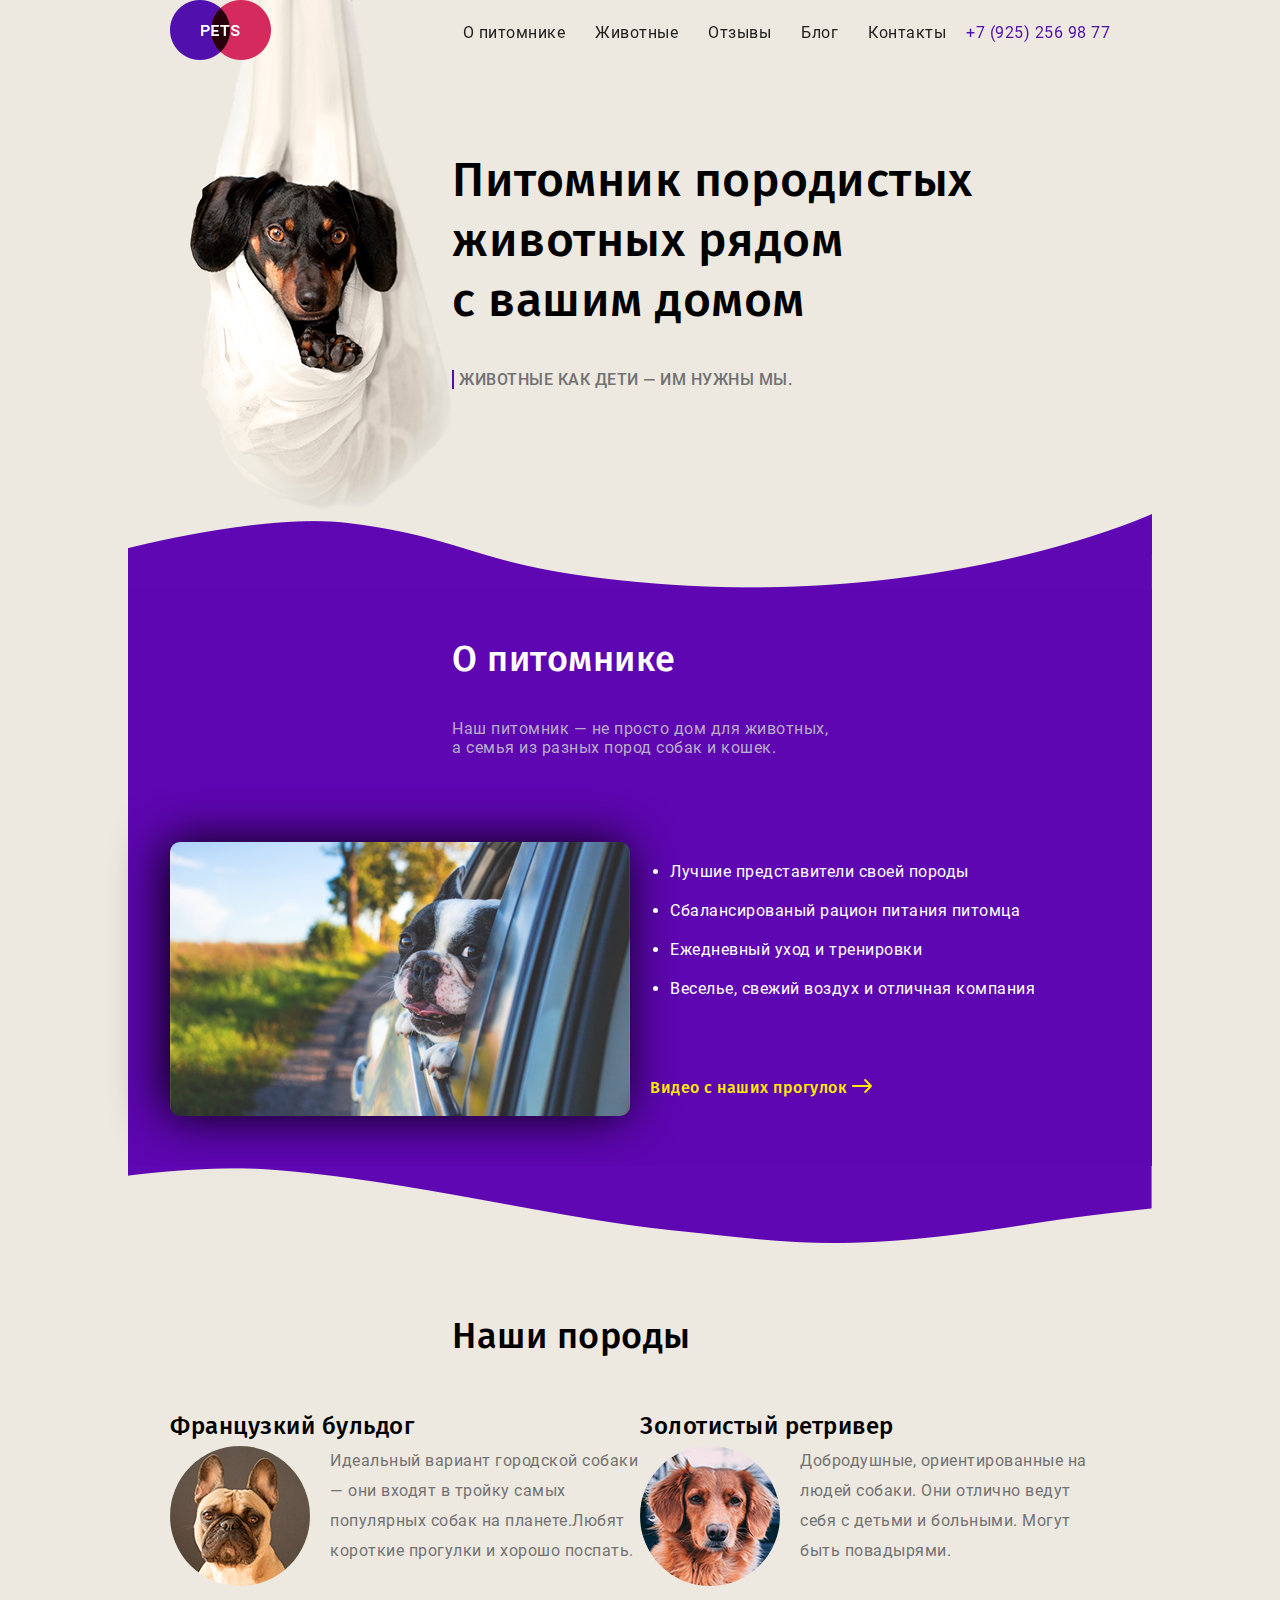
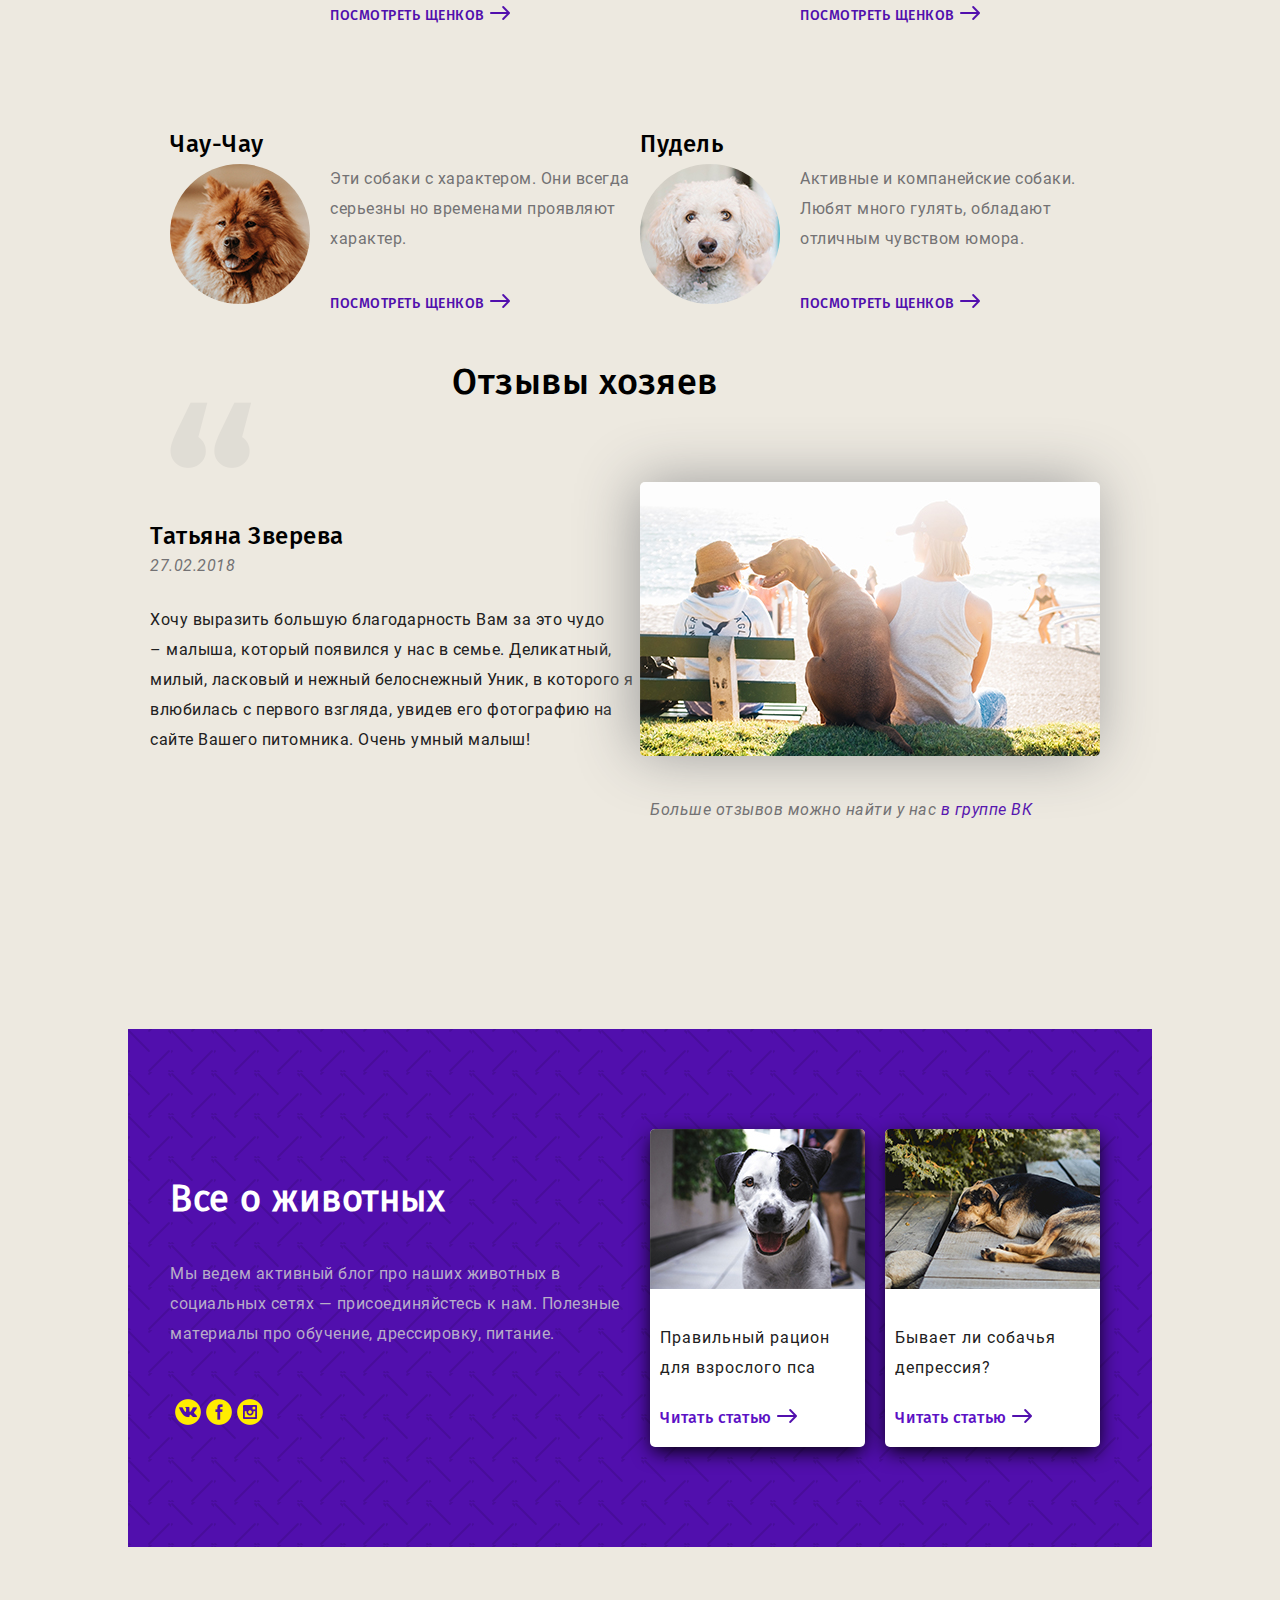
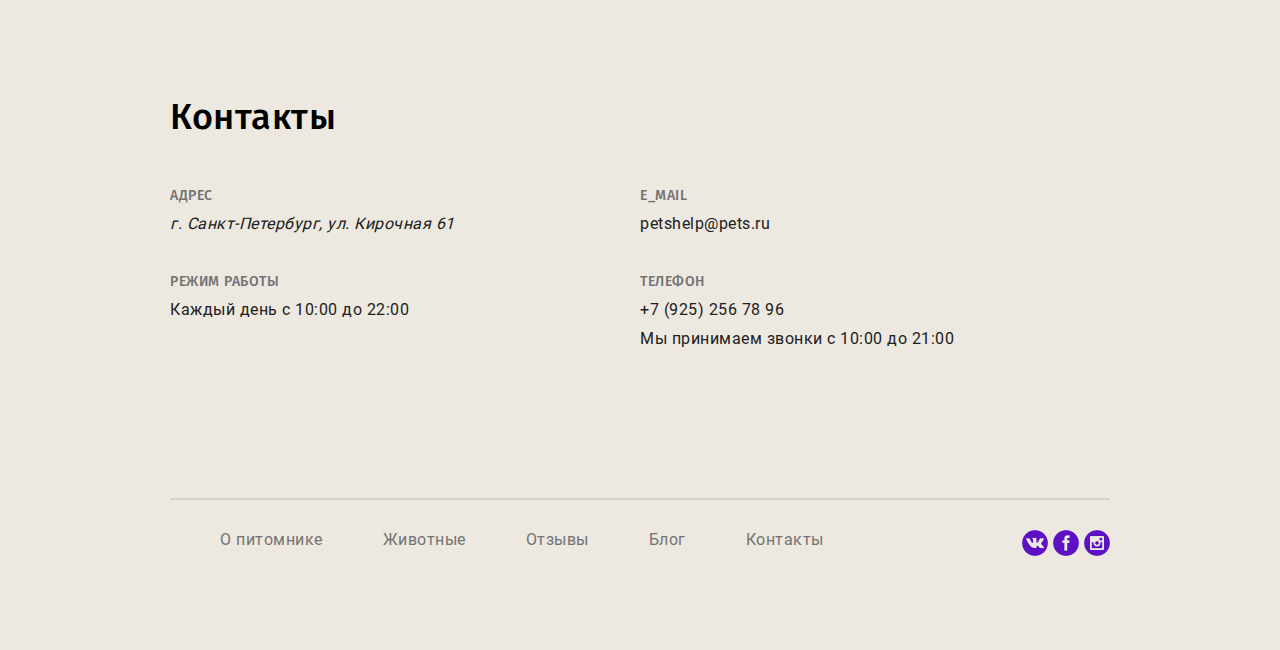
==== commit dbe8bb5d: "Почтиии" ====
--- a/index.html
+++ b/index.html
@@ -10,16 +10,26 @@
 		<div class="container header_content">
 			<div class="logo">
 				<a href="#" class="logo">
-					<img src="img1/epixx_pets_logo.png" alt= Лого сайта"" class="logo_image">
+					<img src="img1/epixx_pets_logo.png" alt= Лого-сайта"" class="logo_image">
 				</a>
 			</div>
 			<nav class="nav">
 				<ul class="nav_list">
-					<li class="nav_item"><a href="#section1" class="nav_link">О питомнике</a></li>
-					<li class="nav_item"><a href="#section2" class="nav_link">Животные</a></li>
-					<li class="nav_item"><a href="#section3" class="nav_link">Отзывы</a></li>
-					<li class="nav_item"><a href="#section4" class="nav_link">Блог</a></li>
-					<li class="nav_item"><a href="#section5" class="nav_link">Контакты</a></li>
+					<li class="nav_item">
+						<a href="#about" class="nav_link nav_link-color">О питомнике</a>
+					</li>
+					<li class="nav_item">
+						<a href="#breeds" class="nav_link nav_link-color">Животные</a>
+					</li>
+					<li class="nav_item">
+						<a href="#reviews" class="nav_link nav_link-color">Отзывы</a>
+					</li>
+					<li class="nav_item">
+						<a href="#animals" class="nav_link nav_link-color">Блог</a>
+					</li>
+					<li class="nav_item">
+						<a href="#contacts" class="nav_link nav_link-color">Контакты</a>
+					</li>
 				</ul>
 			</nav>
 			<div class="phone">
@@ -36,7 +46,7 @@
 				</div>
 			</div>
 		</section>
-		<section id="section1" class="about">
+		<section id="about" class="about">
 			<div class="container">
 				<div class="section_header-about">
 					<h2 class="about_title">О питомнике</h2>
@@ -55,12 +65,12 @@
 				  		<li class="about_item">Ежедневный уход и тренировки</li>
 				  		<li class="about_item">Веселье, свежий воздух и отличная компания</li>
 				  	</ul>
-				 		<a href="#" class="about_link">Видео с наших прогулок</a>
-					</div>
-				</div>
-			</div>
-		</section>
-		<section id="section2" class="breeds">
+				 		<a href="#" class="about_link about_link-gray  ">Видео с наших прогулок</a>
+					</div>
+				</div>
+			</div>
+		</section>
+		<section id="breeds" class="breeds">
 			<div class="container">
 				<h2 class="title">Наши породы</h2>
 				<div class="breeds_list">	
@@ -71,54 +81,51 @@
 								<img src="img1/photo_french_bulldog.jpg" alt="Французкий бульдог"  class= "breeds-photo">
 							</div>
 							<div class="breeds_blog">
-							 	<p class="breeds_text">Идеальный вариант городской собаки — они входят в тройку самых популярных собак на планете. Любят короткие прогулки и хорошо поспать.</p>
-							 	<a href="#" class="breeds_link">Посмотреть всех</a>
+							 	<p class="breeds_text">Идеальный вариант городской собаки — они входят в тройку самых популярных собак на планете.Любят короткие прогулки и хорошо поспать.</p>
+							 	<a href="#" class="breeds_link breeds_link-text">Посмотреть щенков</a>
 							</div>
 						</div>	
 					</article>
 					<article class="breeds_item">
-								<h3 class="breeds_title">Золотистый ретривер
-							</h3>
+						<h3 class="breeds_title">Золотистый ретривер</h3>
 						<div class="breeds_card">
 							<div class="breeds_img">
-								<img src="img1/photo_golden_retriever.jpg" alt="Золотистый ретривер" class= "breeds-photo">
+								<img src="img1/photo_golden_retriever.jpg" alt="Золотистый ретривер"  class= "breeds-photo">
 							</div>
 							<div class="breeds_blog">
 							 	<p class="breeds_text">Добродушные, ориентированные на людей собаки. Они отлично ведут себя с детьми и больными. Могут быть повадырями.</p>
-							 	<a href="#" class="breeds_link">Посмотреть всех</a>
-							 </div>
-						</div>
-					</article>
-					<article class="breeds_item">
-								<h3 class="breeds_title">Чау-Чау
-							</h3>
-						<div class="breeds_card">
-							<div class="breeds_img">
-								<img src="img1/photo_chow_chow.jpg" alt="Золотистый ретривер" class= "breeds-photo">
-							</div>
-							<div class="breeds_blog">
-							 	<p class="breeds_text">Эти собаки с характером. Они всегда серьезны но временами проявляют характер.</p>
-							 	<a href="#" class="breeds_link">Посмотреть всех</a>
-							 </div>
-						</div>
-					</article>
-					<article class="breeds_item">
-						<h3 class="breeds_title">Пудель
-						</h3>
-						<div class="breeds_card">
-							<div class="breeds_img">
-								<img src="img1/photo_poodle.jpg" alt="Пудель" class= "breeds-photo">
-							</div>
-							<div class="breeds_blog">
-							 	<p class="breeds_text">Активные и компанейские собаки. Любят много гулять, обладают отличным чувством юмора.</p>
-							 	<a href="#" class="breeds_link">Посмотреть всех</a>
-							</div>
-						</div>
-					</article>
-				</div>
-			</div>
-		</section>
-		<section id="section3" class="reviews">
+							 	<a href="#" class="breeds_link breeds_link-text">Посмотреть щенков</a>
+							</div>
+						</div>	
+					</article>
+					<article class="breeds_item">
+							<h3 class="breeds_title">Чау-Чау</h3>
+							<div class="breeds_card">
+								<div class="breeds_img">
+									<img src="img1/photo_chow_chow.jpg" alt="Золотистый ретривер" class= "breeds-photo">
+								</div>
+								<div class="breeds_blog">
+								 	<p class="breeds_text">Эти собаки с характером. Они всегда серьезны но временами проявляют характер.</p>
+								 	<a href="#" class="breeds_link breeds_link-text">Посмотреть щенков</a>
+								</div>
+						</div>
+					</article>
+					<article class="breeds_item">
+						<h3 class="breeds_title">Пудель</h3>
+							<div class="breeds_card">
+								<div class="breeds_img">
+									<img src="img1/photo_poodle.jpg" alt="Пудель" class= "breeds-photo">
+								</div>
+								<div class="breeds_blog">
+								 	<p class="breeds_text">Активные и компанейские собаки. Любят много гулять, обладают отличным чувством юмора.</p>
+								 	<a href="#" class="breeds_link breeds_link-text">Посмотреть щенков</a>
+								</div>
+							</div>
+					</article>
+				</div>
+			</div>
+		</section>
+		<section id="reviews" class="reviews">
 			<div class="container">
 				<h2 class="title">Отзывы хозяев</h2>
 				<div class="reviews_blog">
@@ -127,7 +134,7 @@
 							<h3 class="review_name">Татьяна Зверева</h3>
 							<time datetime="2018-02-27" class="review_time">27.02.2018</time>
 							<blockquote class="review_quote">
-								<p class="review_text">Xочу выразить большую благодарность Вам за это чудо – малыша, который появился у нас в семье. Деликатный, милый, ласковый и нежный белоснежный Уник, в которого я влюбилась с первого взгляда, увидев его фотографию на сайте Вашего питомника. Очень умный малыш!</p>
+								<p class="review_text">Xочу выразить большую благодарность Вам за это чудо<br> – малыша, который появился у нас в семье. Деликатный,<br> милый, ласковый и нежный белоснежный Уник, в которого я<br> влюбилась с первого взгляда, увидев его фотографию на<br> сайте Вашего питомника. Очень умный малыш!</p>
 							</blockquote>
 						</div>
 						<div class="review-card">
@@ -135,50 +142,57 @@
 								<img src="img1/photo_review.jpg" alt="Собака и человек" class="reviews_img">
 							</div>
 							<div class="comment">
-								<p class="reviews_comment">Больше отзывов можно найти у нас <a href="#" class="reviews_link">в группе ВК</a></p>
-							</div>
-						</div>
-					</article>
-			</div>
-		</section>
-		<section id="section4" class="animals">
-		  <div class="container">
+								<p class="reviews_comment">Больше отзывов можно найти у нас <a href="https://vk.com/epixx_pets" class="reviews_link">в группе ВК</a></p>
+							</div>
+						</div>
+					</article>
+				</div>
+			</div>
+		</section>
+		<section id="animals" class="animals">
+		  <div class="container container-animals">
 		  	<div class="animals_content">
 					<div class="animals_main">
 						<div class="animals_info">
 							<h2 class="animals_title">Все о животных</h2>
-							<p class="animals_text">Мы ведем активный блог про наших животных в социальных сетях — присоединяйстесь к нам. Полезные материалы про обучение, дрессировку, питание.</p>
-							<ul class="social">
+							<p class="animals_text">Мы ведем активный блог про наших животных в<br>социальных сетях — присоединяйстесь к нам. Полезные материалы про обучение, дрессировку, питание.</p>
+						</div>	
+						<div class="animals_list">
+							<ul class="social social_animal">
 								<li class="social_item">
-									<a href="#" class="social_link social_link-bg-yellow social_link-vk-blue "></a>
+									<a href="#" class="social_link social_link-vk-yellow">Вконтакте</a>
 								</li>
 								<li class="social_item">
-									<a href="#" class="social_link social_link-bg-yellow"></a>
+									<a href="#" class="social_link social_link-fb-yellow">Фейсбук</a>
 								</li>
 								<li class="social_item">
-									<a href="#" class="social_link social_link-bg-yellow"></a>
+									<a href="#" class="social_link social_link-inst-yellow">Инстаграм</a>
 								</li>
 							</ul>
-						</div>	
+						</div>
 					</div>
 					<div class="animals_card">
 						<article class="animal-card">
 							<img src="img1/blog_list_img_2.jpg" alt="Собака-улыбака" class="animals_content-img">
-							<h3 class="animals_content-title">Правильный рацион для взрослого пса</h3>
-							<a href="" class="animals_content-link">Читать статью</a>
+							<div class="animal-card_info">
+									<span class="animals_content-title">Правильный рацион <br> для взрослого пса</span>
+									<a href="" class="animals_link animals_link-gray">Читать статью</a>
 						</article>
 					</div>
 					<div class="animals_card">	
 						<article class="animal-card">
 							<img src="img1/blog_list_img_1.jpg" alt="Собака-отдыхака" class="animals_article-img">
-							<h3 class="animals_content-title">Бывает ли собачья депрессия?</h3>
-							<a href="#" class="animals_article-link">Читать статью</a>
+							<div class="animal-card_info">
+								<span class="animals_content-title">Бывает ли собачья депрессия?</span>
+								<a href="#" class="animals_link animals_link-gray">Читать статью</a>
+							</div>
+							
 						</article>
 					</div>
 				</div>
 			</div>
 		</section>
-		<section id="section5" class="contacts">
+		<section id="contacts" class="contacts">
 			<div class="container">
 				<h2 class="contacts_title">Контакты</h2>
 				<div class="contacts_content">
@@ -186,12 +200,12 @@
 						<li class="contacts_item">Адрес
 							<address>г. Санкт-Петербург, ул. Кирочная 61</address>
 						</li>
+						<li class="contacts_item">E_MAIL
+							<a href="mailto:petshelp@pets.ru" class="contacts_link">petshelp@pets.ru</a>
+						</li>
 						<li class="contacts_item">
 							<span class= "contact-title">Режим работы</span>
 							<p class="contacts_text">Каждый день с 10:00 до 22:00 </p>
-						</li>
-						<li class="contacts_item">E_MAIL
-							<a href="mailto:petshelp@pets.ru" class="contacts_link">petshelp@pets.ru</a>
 						</li>
 						<li class="contacts_item">Телефон
 							<a href="tel:89252567896" class="contact_tel">+7 (925) 256 78 96</a>
@@ -207,32 +221,32 @@
 			<nav class="nav nav-footer">
 				<ul class="nav-footer_list">
 					<li class="nav-footer_item">
-						<a href="#section1" class="nav_link">О питомнике</a>
-					</li>
-					<li class="nav-footer_item">
-						<a href="#section2" class="nav_link">Животные</a>
-					</li>
-					<li class="nav-footer_item">
-						<a href="#section3" class="nav_link">Отзывы</a>
-					</li>
-					<li class="nav-footer_item">
-						<a href="#section4" class="nav_link">Блог</a>
-					</li>
-					<li class="nav-footer_item">
-						<a href="#section5" class="nav_link">Контакты</a>
+						<a href="#about" class="nav_link nav_link-footer">О питомнике</a>
+					</li>
+					<li class="nav-footer_item">
+						<a href="#breeds" class="nav_link nav_link-footer">Животные</a>
+					</li>
+					<li class="nav-footer_item">
+						<a href="#reviews" class="nav_link nav_link-footer">Отзывы</a>
+					</li>
+					<li class="nav-footer_item">
+						<a href="#animals" class="nav_link nav_link-footer">Блог</a>
+					</li>
+					<li class="nav-footer_item">
+						<a href="#contacts" class="nav_link nav_link-footer">Контакты</a>
 					</li>
 				</ul>
 			</nav>
 			<div class="footer_social">
-				<ul class="social">
+				<ul class="social social_footer">
 					<li class="social_item">
-						<a href="#" class="social_link social_link-bg-blue social_link-vk-white"></a>
+						<a href="#" class="social_link social_link-vk-gray">Вконтакте</a>
 					</li>
 					<li class="social_item">
-						<a href="#" class="social_link social_link-fb"></a>
+						<a href="#" class="social_link social_link-fb-gray">Фейсбук</a>
 					</li>
 					<li class="social_item">
-						<a href="#" class="social_link social_link-inst"></a>
+						<a href="#" class="social_link social_link-inst-gray">Инстаграм</a>
 					</li>
 				</ul>
 			</div>
--- a/style/style.css
+++ b/style/style.css
@@ -1,5 +1,5 @@
 @font-face {
-    font-family: 'Fira Sans';
+    font-family: 'Fira Sans Italic';
     src: url('../fonts/fira_sans/subset-FiraSans-MediumItalic.woff2') format('woff2'),
         url('../fonts/fira_sans/subset-FiraSans-MediumItalic.woff') format('woff'),
         url('../fonts/fira_sans/subset-FiraSans-MediumItalic.ttf') format('truetype');
@@ -8,24 +8,24 @@
 }
 
 @font-face {
-    font-family: 'Fira Sans';
+    font-family: 'Fira Sans Medium';
     src: url('../fonts/fira_sans/subset-FiraSans-Medium.woff2') format('woff2'),
         url('../fonts/fira_sans/subset-FiraSans-Medium.woff') format('woff'),
         url('../fonts/fira_sans/subset-FiraSans-Medium.ttf') format('truetype');
-    font-weight: 500;
+    font-weight: 400;
     font-style: normal;
 }
 
 @font-face  {
-    font-family: 'Fira Sans';
+    font-family: 'Fira Sans Regular';
     src: url('../fonts/fira_sans/subset-FiraSans-Regular.woff2') format('woff2'),
         url('../fonts/fira_sans/subset-FiraSans-Regular.woff') format('woff'),
         url('../fonts/fira_sans/subset-FiraSans-Regular.ttf') format('truetype');
     font-weight: normal;
     font-style: normal;
 }
-@font-face h2 {
-    font-family: 'Roboto';
+@font-face {
+    font-family: 'Roboto Italic';
     src: url('../fonts/roboto/subset-Roboto-Italic.woff2') format('woff2'),
         url('../fonts/roboto/subset-Roboto-Italic.woff') format('woff');
     font-weight: normal;
@@ -33,14 +33,14 @@
 }
 
 @font-face {
-    font-family: 'Roboto';
+    font-family: 'Roboto Regular';
     src: url('../fonts/roboto/subset-Roboto-Regular.woff2') format('woff2'),
         url('../fonts/roboto/subset-Roboto-Regular.woff') format('woff');
     font-weight: normal;
     font-style: normal;
 }
 @font-face {
-    font-family: 'Roboto';
+    font-family: 'Roboto Medium';
     src: url('../fonts/roboto/subset-Roboto-Medium.woff2') format('woff2'),
         url('../fonts/roboto/subset-Roboto-Medium.woff') format('woff');
     font-weight: 500;
@@ -67,6 +67,7 @@
   font-size: 36px;
   line-height: 40px;
 }
+
 h3 {
   font-size: 24px;
   line-height: 40px;
@@ -78,13 +79,21 @@
 }
 
 body {
+  display: block;
   margin: 0;
+  width: 100%;
   background-color: #ede9e0;
-  font-family: "Fira Sans", sans-serif;
-}
+  /*font-family: "Fira Sans Regular", sans-serif;*/
+  letter-spacing: 0.50px;
+}
+
+
 .title {
-  margin-left: 30
-}
+  margin-left: 30px;
+ font-family: "Fira Sans Medium", sans-serif;
+  font-weight: 100;
+}
+
 .section_head {
   margin-left: 30%;
 }
@@ -101,7 +110,14 @@
 /* HEADER */
 
 .header {
-  padding: 10px 0;
+
+  font-size: 16px;
+  position: fixed; 
+  width: 100%;
+  top: 0;
+  left: 0;
+  z-index: 1;
+
 }
 
 .header_content {
@@ -125,36 +141,107 @@
 .nav_list {
   display: flex;
   list-style: none;
-  justify-content: space-around; 
+  justify-content: flex-end; 
+}
+
+.nav_link {
+  color: #202020;
+  margin-left: 30px;
+   font-family: "Roboto Regular", sans-serif;
+}
+
+.nav_link-color:hover {color: #510fad;
+}
+
+
+.phone_item {
+  color: #510fad;
+  font-family: "Roboto Regular", sans-serif;
 }
 
 .title {
   margin-left: 30%;
+
 }
 
 .title_text {
   padding-left: 5px;
   border-left: 2px solid #510fad;
+  font-family: "Roboto Medium", sans-serif;
+  text-transform: uppercase;
   color: #727173;
 }
+
+
+
 /*promo*/
 
 .promo {
-  padding: 200px 0;
-}
+  width: 940px;
+  margin: 0 auto;
+  position: relative;
+  background-image: url(../img1/dog.png);
+  background-repeat: no-repeat;
+  padding-top: 150px;
+  padding-bottom: 200px;
+}
+
+/*.promo:after {
+  position: absolute;
+
+}*/
+
 .promo-title {
-  padding-bottom: 60px;
+  padding-bottom: 40px;
+  font-family: "Fira Sans Medium", sans-serif;
+  font-weight: 400;
   font-size: 48px;
   line-height: 60px;
+
 }
 
 /*ABOUT*/
 
 .about {
+  position: relative;
   width: 1024px;
   margin: 0 auto;
   padding: 50px 0;
-  background-color: #510fad;
+  background-color: #5e06b2;
+}
+
+.about:before {
+  position: absolute;
+  content: '';
+  bottom: 100%;
+  left: 0;
+  width: 100%;
+  height: 75px;
+  background-image: url(../img1/backround_shape1.png);
+
+}
+
+.about:after {
+  position: absolute;
+  content: '';
+  width: 100%;
+  height: 77px;
+  background-image: url(../img1/backround_shape2.png);
+  top: 100%;
+
+
+}
+
+.about_title {
+  font-family: "Fira Sans Medium", sans-serif;
+  font-weight: 100;
+  color: #fff;
+}
+
+.about_text {
+  font-family: "Roboto Regular", sans-serif;
+  color: #b8adc8;
+  font-size: 16px;
 }
 
 .about_content {
@@ -180,6 +267,7 @@
 .about_img-wrap {
   border-radius: 10px;
   overflow: hidden;
+   box-shadow: -5px 0px 50px 0px #000;
 }
 
 .about_img {
@@ -190,187 +278,559 @@
 .about_text {
   padding-top: 40px;
 }
+
 .about_list {
   display: flex;
   flex-wrap: wrap;
   /*align-self: stretch;*/
   width: 100%;
   padding-left: 20px;
-}
+  margin-bottom: 80px;
+}
+
+.about_item {
+  padding-top: 20px;
+  font-size: 16px;
+  color: #fff;
+  font-family: "Roboto Regular", sans-serif;
+}
+
 .about_link {
-  padding-top: 130px;
-  }
+  display: inline-block;
+  color: #ffec00;
+  font-family: "Fira Sans Medium", sans-serif;
+  letter-spacing: 0.50;
+}
+
+
+.about_link:before {
+  display: inline-block;
+  color: #000;
+
+}
+
+.about_link:hover {
+  color: #b8adc8;
+}
+
+.about_link-gray:after {
+  content: '';
+  display: inline-block;
+  width: 20px;
+  height: 14px;
+  background-image: url(../img1/spritesheet.png);
+  margin-left: 5px;
+  background-position: -2px -2px;
+  
+}
+
+.about_link-gray:hover {
+
+  background-position: -26px -2px;
+  
+}
+
+
+
  /*breeds*/
-.breeds{
-  margin-top: 110px;
-}
+
+ .breeds {
+  padding-top: 150px;
+ }
+
 .breeds_title {
   font-size: 24px;
-}
+  font-family: "Fira Sans Medium", sans-serif;
+  font-weight: 100;
+}
+
 .breeds_list {
   display: flex;
   flex-wrap: wrap;
-  /*margin-top: 100px;*/
-  
-}
+  /*margin-top: 100px;*/ 
+}
+
 .breeds_item{
   width: 50%;
-  padding: 0 10px;
-  margin: 50px 00;
-
-}
+  margin: 50px 0;
+}
+
 .breeds_card {
   display: flex;
-  margin-top: 20px;
-
 } 
+
 .breeds_img {
   width: 140px;
   min-width: 140px;
   margin-right: 20px;
 }
-.breeds_link {
-  font-size: 14px;
-}
+
+.breeds_text {
+  color: #737274;
+  font-size: 16px;
+  font-family: "Roboto Regular", sans-serif;
+  line-height: 30px;
+  padding-bottom: 40px;
+}
+
+
+
 .breeds-photo {
   display: block;
   width: 100%;
   border-radius: 50%;
   overflow: hidden;
 }
+
+
+.breeds_link {
+  font-size: 14px;
+  display: inline-block;
+  font-family: "Fira Sans Medium", sans-serif;
+  text-transform: uppercase;
+  color: #510fad;
+}
+
+
+.breeds_link:after {
+  display: inline-block;
+  content: '';
+  width: 20px;
+  height: 14px;
+  margin-left: 5px;
+  background-image: url(../img1/spritesheet.png);
+  background-position: -98px -2px;
+}
+
+.breeds_link:hover {
+  background-position: -122px -2px;
+}
+
+.breeds_link-text:hover {color: #737274} ;
+
+
+
+
 .breeds_blog {
   display: flex;
   flex-direction: column;
   justify-content: space-between;
 }
 
+
+
+
 .review {
   display: flex;
-  flex-wrap: wrap;
-  margin: 0 -10px;
+  
+  /*flex-wrap: wrap;*/
+  margin: 0 -20px;
+
+
+  
+}
+
+.reviews_blog {
   background-image: url(../img1/“.png);
   background-repeat: no-repeat;
-}
-.reviews_blog {
-  margin-top: 80px;
-}
+
+ 
+}
+
+.review_name {
+  
+  font-family: "Fira Sans Medium", sans-serif;
+  font-weight: 100;
+}
+
+
 
 .reviews_content {
   width: 50%;
-  padding: 0 10px;
+  padding-top: 50px;
   align-self: center;
 }
 
 .review_quote {
-  margin-left: 0;
-  margin-right: 0;
+  padding-top: 30px;
+  line-height: 30px;
+  font-family: "Roboto Regular", sans-serif;
+  color: #202020;
+}
+
+.review_text {
+  font-family: "Roboto Regular", sans-serif;
+}
+
+.review_time {
+  padding-top: 20px;
+  font-family: "Roboto Italic", sans-serif;
+  color: #737274;
 }
 
 .review_photo {
+  
+  /*padding: 0 10px;*/
+}
+
+.review-card {
   width: 50%;
-  padding: 0 10px;
-}
+  align-items: center;
+  
+  padding-top: 80px;
+}
+
 .reviews_img {
   border-radius: 5px;
   overflow: hidden;
-}
+  box-shadow: -5px -1px 60px -2px #999;
+}
+
 .comment {
+  font-family: "Roboto Italic", sans-serif;
   padding-top: 40px;
 }
+
 .reviews_comment {
   padding: 0 10px;
+  color: #737274;
+}
+
+.reviews_link {
+  color: #5717af;
+
 }
 /*animals*/
 
-.animals {
-  margin-top: 210px;
-}
-.animals_content {
-  display: flex;
-  flex-wrap: wrap;
-  margin: 0 -10px;
-  padding: 100px 0;
+.container-animals {
+  width: 1024px;
   background-color: #510fad;
   background-image: url(../img1/pattern.png);
 }
+
+.animals {
+  padding-top: 210px;
+
+}
+
+.animals_content {
+  display: flex;
+  flex-wrap: wrap;
+
+  width: 940px;
+  margin: 0 auto;
+  padding: 100px 0;
+ 
+}
+
 .animals_main {
-  width: 50%;
+  width: 50%; 
+}
+
+.animals_title {
+  color: #fff;
+  font-family: "Fira Sans Regular", sans-serif;
+  letter-spacing: 0.5px
+}
+
+
+.animal-card {
+  
+  background-color: #fff;
+  border-radius: 5px;
+  overflow: hidden;
+  box-shadow: 0px 6px 20px -2px #000;
+}
+
+.animal-card:hover {box-shadow: 0px 6px 40px -5px #000;}
+
+.animals_article-img {
+
+}
+
+.animal-card_info {
+
+display: flex;
+flex-wrap: wrap;
+width: 100%;
+margin: 0 auto;
+padding-left: 10px;
+
+
+}
+.animals_card {
+  width: 25%;
   padding: 0 10px;
-}
+
+  /*margin: -10px;*/
+  
+  
+}
+
+.animals_content-title {
+  padding-top: 30px;
+  padding-bottom: 25px;
+  font-family: "Roboto Regular", sans-serif;
+  color: #202020;
+  font-size: 16px;
+  letter-spacing: 1px;
+  line-height: 30px;
+}
+
+.animals_link {
+  font-family: "Fira Sans Medium", sans-serif;
+  padding-bottom: 20px;
+  color: #5c11c5;
+  vertical-align: middle;
+}
+
+.animals_link-gray:hover {color: #737274;}
+
+.animals_link-gray:after {
+  content: '';
+  display: inline-block;
+  width: 20px;
+  height: 14px;
+  margin-left: 5px;
+  align-items: center;
+  background-image: url(../img1/spritesheet.png);
+  background-position: -50px -2px;
+
+
+}
+
+..animals_link-gray:hover {background-position: -74px -2px;}
+
+/*contacts*/
+
+.animals_text {
+  padding-top: 40px;
+  padding-bottom: 50px;
+  font-family: "Roboto Regular", sans-serif;
+  color: #b8adc8;
+  line-height: 30px;
+
+
+}
+
 .animals_info {
-  align-self: center; 
-  /*почему не работает?((*/
-}
+  padding-top: 50px;
+}
+
 /*.animals_title {
   margin-left: 30%;
 }*/
 .social {
   display: flex;
-}
-/*.social_item {
-  background: url(../img1/sprite.png) no-repeat 0 0;
-  width: 30px;
-  height: 30px;
-  vertical-align: top;
-}
-.social_link-bg-yellow { background-position: 0 -30px;  }
-.social_link-bg-yellow: hover { background-position: 0px -60px; }*/
- /*не получилось со спрайтами(((*/
-.animals_card {
-  width: 25%;
-  padding: 0 10px;
-  /*margin: -10px;*/
-  background-color: #fff;
-  border-radius: 5px
-
-}
-.animals_content-title {
-  padding: 30px 0;
-}
-/*contacts*/
+  padding: 0 -10px;
+  list-style: none;
+}
+
+
+
+.social_link {
+  font-size: 0;
+
+}
+
+.social_link-vk-yellow {
+  display: inline-block;
+  content: '';
+  width: 26px;
+  height: 26px;
+  background-image: url(../img1/spritesheet.png);
+  background-position: -476px -2px;
+}
+
+.social_link-vk-yellow:hover {background-position: -386px -2px;}
+
+.social_link-fb-yellow {
+  display: inline-block;
+  content: '';
+  width: 26px;
+  height: 26px;
+  margin-left: 10px;
+  background-image: url(../img1/spritesheet.png);
+  background-position: -236px -2px;
+}
+
+.social_link-fb-yellow:hover {
+  background-position: -146px -2px;
+} 
+
+.social_link-inst-yellow {
+  display: inline-block;
+  content: '';
+  width: 26px;
+  height: 26px;
+  margin-left: 10px;
+  background-image: url(../img1/spritesheet.png);
+  background-position: -356px -2px;
+}
+
+.social_link-inst-yellow:hover {
+  background-position: -266px -2px;
+}
+
 .contacts {
   margin: 150px 0;
 }
+
+.contacts_content {
+  padding-top: 10px;
+}
+
 .contacts_title {
   margin: 0;
-}
+  font-family: "Fira Sans Medium",sans-serif;
+  font-weight: 100;
+}
+
  .contacts_list {
   display: flex;
   flex-wrap: wrap;
   list-style: none;
  }
+
 .contacts_item {
   width: 50%; 
-  margin-top: 20px;
-}
+  padding-top: 40px;
+  font-family: "Fira Sans Medium", sans-serif;
+  font-size: 14px;
+  color: #737274;
+  text-transform: uppercase;
+}
+
+address {
+  font-family: "Roboto Regular", sans-serif;
+  font-size: 16px;
+  color: #202020;
+  text-transform: none;
+  margin-top: 10px;
+}
+
 .contacts_link {
   display: flex;
   flex-wrap: wrap;
-  
+  margin-top: 10px;
 }
 
 
 .contact_tel {
   display: flex;
   flex-wrap: wrap;
-}
+  font-family: "Roboto Regular", sans-serif;
+  font-size: 16px;
+  color: #202020;
+  text-transform: none;
+  margin-top: 10px
+}
+
 .contacts_text {
-  margin: 0; 
-}
+  margin-top: 10px;
+  font-family: "Roboto Regular", sans-serif;
+  font-size: 16px;
+  color: #202020;
+  text-transform: none;
+}
+
 .contacts_tel-text {
-  margin: 0;
-}
+  margin-top: 10px;
+  font-family: "Roboto Regular", sans-serif;
+  font-size: 16px;
+  color: #202020;
+  text-transform: none;
+}
+
+.contacts_link {
+  font-family: "Roboto Regular", sans-serif;
+  font-size: 16px;
+  color: #202020;
+  text-transform: none;
+}
+
 /*footer*/
+
+ .footer {
+  padding-bottom: 90px;
+ }
+
 .footer_row {
-  display: flex;
-}
+  width: 940px;
+  margin: 0 auto;
+  padding-top: 30px;
+  border-top: 2px solid #d5d1ca;
+  display: flex;
+  vertical-align: middle;
+}
+
 .nav-footer_list {
   display: flex;
   justify-content: flex-start;
   list-style: none;
 }
+
 .nav-footer_item {
-  padding-left: 30px;
-}
-
-
+  padding-right: 30px;
+
+}
+
+.nav_link-footer {
+  color: #737274;
+}
+
+/*.social_footer {
+  padding: 0;
+}*/
+
+.social_link {
+  font-size: 0;
+  list-style: none;
+  overflow: hidden;
+  margin-left: 5px;
+}
+
+.social_link-vk-gray {
+  content: '';
+  display: inline-block;
+  width: 26px;
+  height: 26px;
+  background-image: url(../img1/spritesheet.png);
+  background-position: -446px -2px;
+}
+
+.social_link-vk-gray:hover {
+  background-position: -416px -2px;
+}
+
+.social_link-fb-gray {
+  content: '';
+  display: inline-block;
+  width: 26px;
+  height: 26px;
+  background-image: url(../img1/spritesheet.png);
+  background-position: -206px -2px;
+}
+
+.social_link-fb-gray:hover {
+  background-position: -176px -2px;
+}
+
+.social_link-inst-gray {
+  content: '';
+  display: inline-block;
+  width: 26px;
+  height: 26px;
+  background-image: url(../img1/spritesheet.png);
+  background-position: -326px -2px;
+}
+
+.social_link-inst-gray:hover {
+  background-position: -296px -2px;
+}
+
+
+
+
+
+
